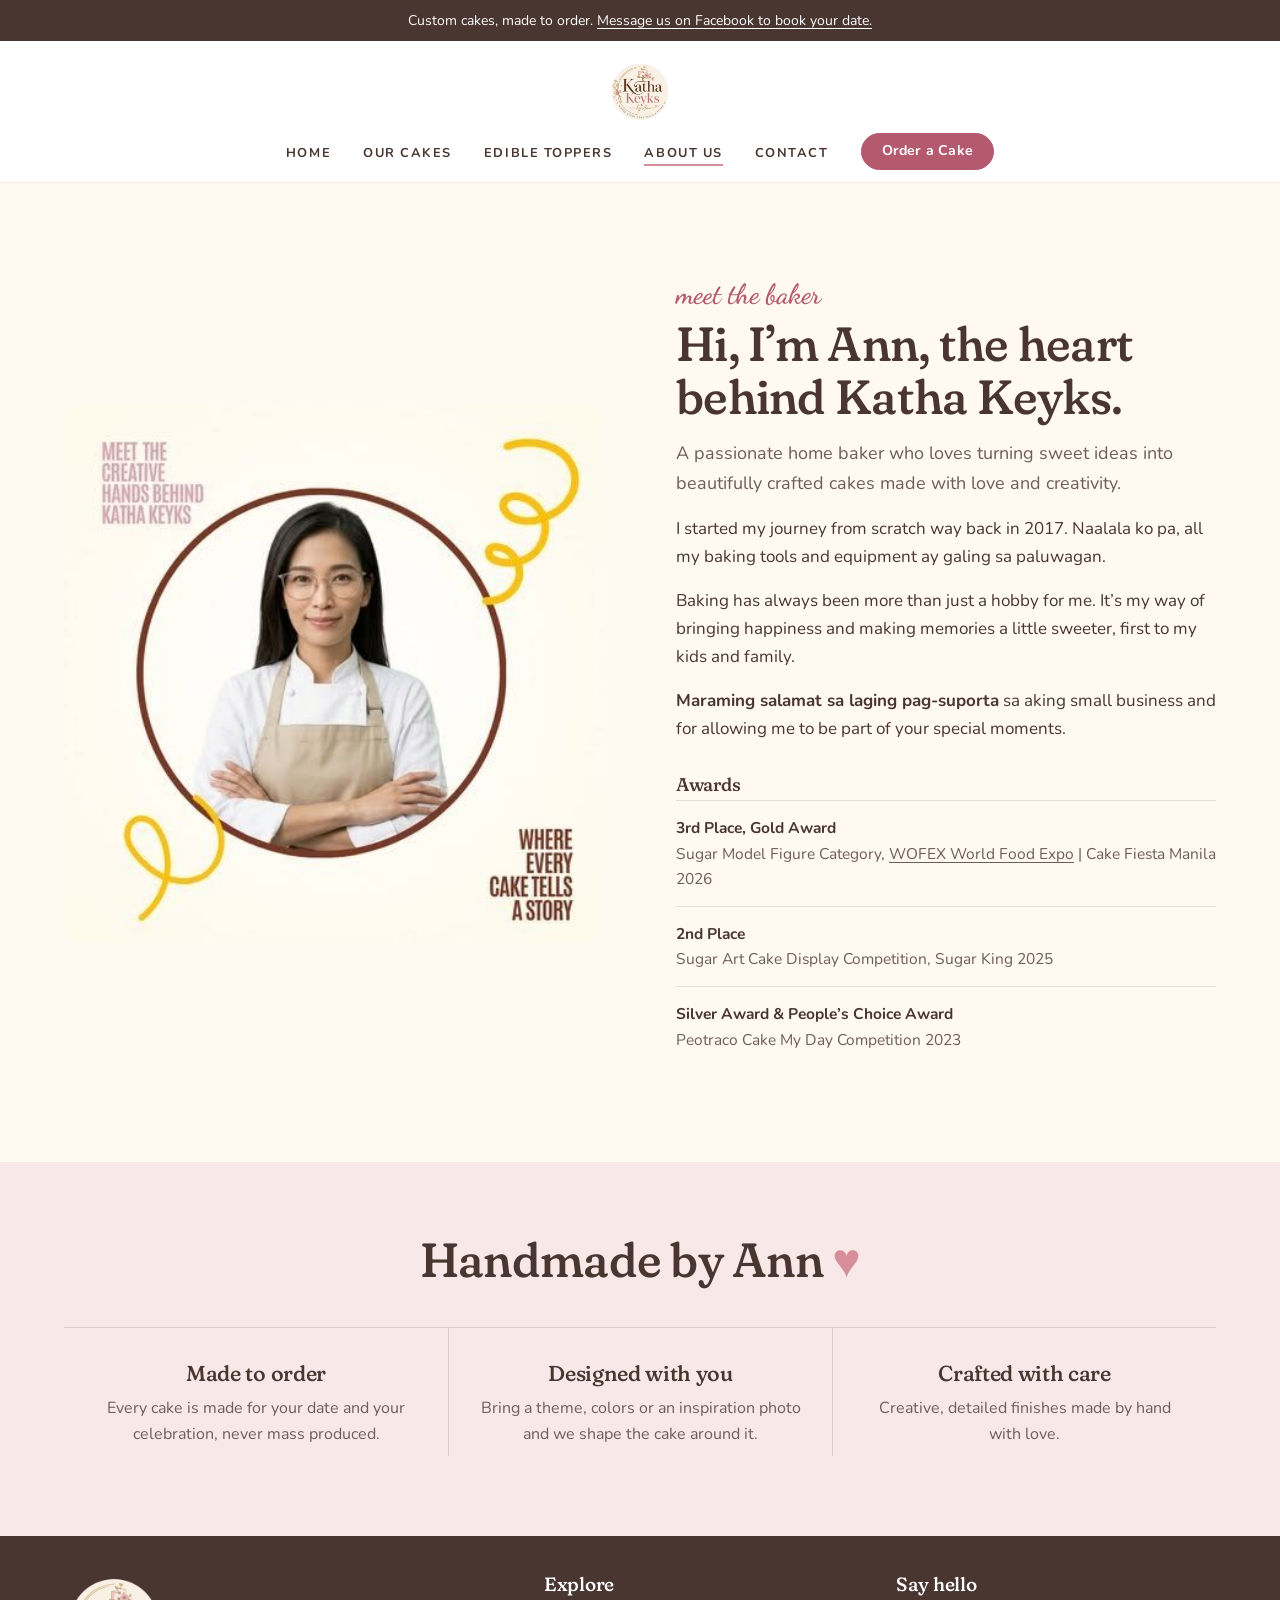
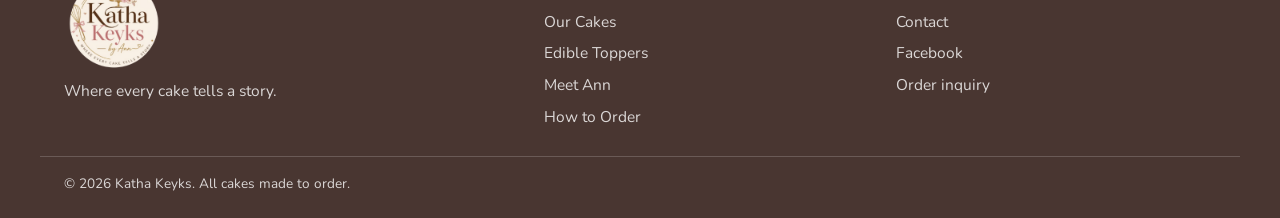
==== about.html @ 5a8b95b7 "Update about.html" ====
<!DOCTYPE html>
<html lang="en">
<head>
<meta charset="utf-8">
<meta name="viewport" content="width=device-width, initial-scale=1, viewport-fit=cover">
<title>Katha Keyks | About Us</title>
<meta name="description" content="Meet Ann, the home baker behind Katha Keyks, and see her cake awards.">
<meta property="og:title" content="Katha Keyks | About Us">
<meta property="og:description" content="Beautifully crafted cakes for life’s sweetest moments.">
<link rel="icon" type="image/png" href="images/favicon.png">
<link rel="apple-touch-icon" href="images/apple-touch-icon.png">
<link rel="preconnect" href="https://fonts.googleapis.com">
<link rel="preconnect" href="https://fonts.gstatic.com" crossorigin>
<link href="https://fonts.googleapis.com/css2?family=Dancing+Script:wght@600&family=Fraunces:opsz,wght,SOFT@9..144,400..600,0..100&family=Nunito:wght@400;600;700;800&display=swap" rel="stylesheet">
<link rel="stylesheet" href="styles.css">
</head>
<body>
<div class="announce">Custom cakes, made to order. <a href="https://www.facebook.com/cakeliciousph" target="_blank" rel="noopener">Message us on Facebook to book your date.</a></div>
<header>
  <nav class="wrap nav" aria-label="Main">
    <a href="index.html" class="logo" aria-label="Katha Keyks home"><img src="images/logo.png" alt="Katha Keyks by Ann" width="72" height="72"></a>
    <button class="burger" aria-expanded="false" aria-controls="menu" aria-label="Toggle menu"><span></span><span></span><span></span></button>
    <ul class="menu" id="menu"><li><a href="index.html">Home</a></li><li><a href="cakes.html">Our Cakes</a></li><li><a href="toppers.html">Edible Toppers</a></li><li><a href="about.html" aria-current="page">About Us</a></li><li><a href="contact.html">Contact</a></li><li><a class="btn btn-fill btn-sm" href="order.html">Order a Cake</a></li></ul>
  </nav>
</header>
<main>
<section class="about" id="about">
  <div class="wrap about-grid">
    <figure class="ph" data-slot="about" data-label="Ann, baker of Katha Keyks"></figure>
    <div>
      <span class="script">meet the baker</span>
      <h2>Hi, I’m Ann, the heart behind Katha Keyks.</h2>
      <p class="lede">A passionate home baker who loves turning sweet ideas into beautifully crafted cakes made with love and creativity.</p>
      <p>I started my journey from scratch way back in 2017. Naalala ko pa, all my baking tools and equipment ay galing sa paluwagan.</p>
      <p>Baking has always been more than just a hobby for me. It’s my way of bringing happiness and making memories a little sweeter, first to my kids and family.</p>
      <p><strong>Maraming salamat sa laging pag-suporta</strong> sa aking small business and for allowing me to be part of your special moments.</p>
      <h3 class="aw-title">Awards</h3>
      <ul class="awards">
        <li><strong>3rd Place, Gold Award</strong>Sugar Model Figure Category, <a href="https://www.facebook.com/WOFEX" target="_blank" rel="noopener">WOFEX World Food Expo</a> | Cake Fiesta Manila 2026</li>
        <li><strong>2nd Place</strong>Sugar Art Cake Display Competition, Sugar King 2025</li>
        <li><strong>Silver Award &amp; People’s Choice Award</strong>Peotraco Cake My Day Competition 2023</li>
      </ul>
    </div>
  </div>
</section><section class="why">
  <div class="wrap">
    <h2 class="why-h">Handmade by Ann <span style="color:var(--rose)">♥</span></h2>
    <div class="why-grid">
      <div class="why-item"><h3>Made to order</h3><p>Every cake is made for your date and your celebration, never mass produced.</p></div>
      <div class="why-item"><h3>Designed with you</h3><p>Bring a theme, colors or an inspiration photo and we shape the cake around it.</p></div>
      <div class="why-item"><h3>Crafted with care</h3><p>Creative, detailed finishes made by hand with love.</p></div>
    </div>
  </div>
</section>
</main>
<footer>
  <div class="wrap foot">
    <div><a href="index.html" class="logo logo-full" aria-label="Katha Keyks home"><img src="images/logo.png" alt="Katha Keyks" width="100" height="100"></a><p>Where every cake tells a story.</p></div>
    <div><h3>Explore</h3><a href="cakes.html">Our Cakes</a><a href="toppers.html">Edible Toppers</a><a href="about.html">Meet Ann</a><a href="order.html">How to Order</a></div>
    <div><h3>Say hello</h3><a href="contact.html">Contact</a><a href="https://www.facebook.com/cakeliciousph" target="_blank" rel="noopener">Facebook</a><a href="https://www.facebook.com/cakeliciousph" target="_blank" rel="noopener">Order inquiry</a></div>
  </div>
  <div class="wrap copy">© <span id="yr"></span> Katha Keyks. All cakes made to order.</div>
</footer>
<script src="main.js"></script>
</body>
</html>
---- styles.css ----
:root{
  /* Palette: Vanilla / Blush / Strawberry / Lavender / Cocoa */
  --cream:#FFF9F2;      /* main background */
  --blush:#F8E8E8;     /* alternate sections */
  --rose:#D78E9B;      /* strawberry pink: accents, underlines */
  --lav:#B9A5D3;       /* lavender: tiny decorative details */
  --cocoa:#493631;     /* headings, text, announcement bar, footer */
  --rose-warm:#C47785; /* hover and secondary accents */
  --white:#FFFFFF;     /* nav, cards, surfaces */
  --btn:#B4596E;       /* deeper strawberry so white button text passes contrast (4.5:1) */
  --btn-hover:#9C4A5E;
  --text-soft:#6E5D58;
  --line:rgba(73,54,49,.14);
  --serif:"Fraunces",Georgia,"Times New Roman",serif;
  --sans:"Nunito",system-ui,-apple-system,"Segoe UI",sans-serif;
  --script:"Dancing Script","Segoe Script",cursive;
  --r:22px; --wrap:1200px;
  box-sizing:border-box; padding-top:env(safe-area-inset-top,0px); padding-bottom:env(safe-area-inset-bottom,0px);
}
html{scroll-behavior:smooth;scroll-padding-top:84px}
*,*::before,*::after{box-sizing:border-box}
body{margin:0;background:var(--cream);color:var(--cocoa);font:400 1.0625rem/1.65 var(--sans);font-variation-settings:"SOFT" 100;-webkit-font-smoothing:antialiased;text-rendering:optimizeLegibility}
img{max-width:100%;display:block}
a{color:inherit}
::selection{background:var(--lav);color:var(--cocoa)}
:focus-visible{outline:2px solid var(--cocoa);outline-offset:3px;border-radius:6px}
.wrap{max-width:var(--wrap);margin:0 auto;padding:0 24px}
h1,h2,h3{font-family:var(--serif);font-weight:500;line-height:1.1;margin:0;letter-spacing:-.015em;text-wrap:balance}
h2{font-size:clamp(2rem,4vw,3rem)}
h3{font-size:1.35rem;line-height:1.25}
p{margin:0;text-wrap:pretty}
.script{display:block;font-family:var(--script);font-weight:600;font-size:1.75rem;color:var(--btn);line-height:1.1;margin-bottom:8px}
section{padding:96px 0}
.lede{color:var(--text-soft);font-size:1.125rem;max-width:52ch;margin-top:16px}

/* buttons */
.btn{display:inline-flex;align-items:center;justify-content:center;gap:8px;padding:13px 26px;border-radius:999px;font:700 .95rem/1.2 var(--sans);letter-spacing:.015em;text-decoration:none;border:1.5px solid var(--cocoa);cursor:pointer;transition:background .25s,color .25s,transform .25s,border-color .25s}
.btn-fill{background:var(--btn);border-color:var(--btn);color:var(--white)}
.btn-fill:hover{background:var(--btn-hover);border-color:var(--btn-hover);transform:translateY(-2px)}
.btn-line{background:transparent;color:var(--cocoa)}
.btn-line:hover{background:var(--cocoa);color:var(--cream);transform:translateY(-2px)}
.btn-sm{padding:9px 20px;font-size:.88rem}

/* nav */
.announce{background:var(--cocoa);color:var(--white);text-align:center;font-size:.875rem;padding:9px 16px;position:relative;z-index:21}
.announce a{text-decoration:underline;text-underline-offset:3px}
header{position:sticky;top:env(safe-area-inset-top,0px);z-index:20;background:rgba(255,255,255,.94);backdrop-filter:blur(10px);border-bottom:1px solid var(--blush)}
body::before{content:"";position:fixed;inset:0 0 auto;height:env(safe-area-inset-top,0px);background:var(--white);z-index:30}
.nav{display:flex;flex-direction:column;align-items:center;padding:18px 0 12px;gap:10px}
.logo{font-family:var(--serif);font-weight:600;font-size:2.2rem;letter-spacing:-.02em;text-decoration:none;line-height:1;color:var(--cocoa)}
.logo span{color:var(--rose-warm)}
.menu{display:flex;align-items:center;justify-content:center;gap:32px;list-style:none;margin:0;padding:0}
.menu a:not(.btn){text-decoration:none;font-weight:700;font-size:.8rem;letter-spacing:.12em;text-transform:uppercase;position:relative;transition:color .25s}
.menu a:not(.btn):hover{color:var(--rose-warm)}
.menu a:not(.btn)::after{content:"";position:absolute;left:0;right:0;bottom:-4px;height:1.5px;background:var(--rose);transform:scaleX(0);transition:transform .3s;transform-origin:left}
.menu a:not(.btn):hover::after{transform:scaleX(1)}
.burger{display:none;background:none;border:0;padding:8px;cursor:pointer;color:var(--cocoa)}
.burger span{display:block;width:24px;height:2px;background:currentColor;margin:5px 0;transition:transform .3s,opacity .3s}
.burger[aria-expanded=true] span:nth-child(1){transform:translateY(7px) rotate(45deg)}
.burger[aria-expanded=true] span:nth-child(2){opacity:0}
.burger[aria-expanded=true] span:nth-child(3){transform:translateY(-7px) rotate(-45deg)}

/* photo slots */
.ph{position:relative;overflow:hidden;border-radius:var(--r);background:var(--blush);margin:0}
.ph img{width:100%;height:100%;object-fit:cover;transition:transform .9s cubic-bezier(.2,.7,.2,1)}
.ph:hover img{transform:scale(1.04)}
.ph.empty{display:grid;place-items:center;text-align:center;padding:20px;background:var(--blush);color:var(--text-soft);border:1px dashed var(--rose);font-size:.85rem}
.ph.empty b{display:block;font:400 1.1rem var(--serif);color:var(--cocoa);margin-bottom:4px}

/* hero */
.hero{padding:44px 0 72px}
.hero-stack{display:grid;grid-template-columns:1.1fr .9fr;align-items:center;gap:72px}
.hero-kicker{font-weight:800;font-size:.8rem;letter-spacing:.16em;text-transform:uppercase;color:var(--btn);margin-bottom:16px}
.hero h1{font-size:clamp(2.4rem,5.2vw,4.2rem);line-height:1.05;margin:0 0 20px;max-width:15ch}
.hero .lede{margin:0;font-size:1.15rem}
.cta-row{display:flex;flex-wrap:wrap;gap:14px;margin-top:30px;justify-content:center}
.hero .cta-row{justify-content:flex-start}
.hero-art{position:relative;width:min(100%,440px);justify-self:center}
.hero-main{aspect-ratio:3/4}
.hero-sub{position:absolute;left:-56px;bottom:40px;width:40%;aspect-ratio:1;border:6px solid var(--cream);border-radius:var(--r)}

/* flavors + toppers */
.flavors{padding-bottom:0}
.head{display:flex;justify-content:space-between;align-items:flex-end;gap:24px;flex-wrap:wrap;margin-bottom:40px}
.fl-grid{display:grid;grid-template-columns:1fr 1fr;gap:24px}
.fl-card{background:var(--white);border-radius:var(--r);padding:32px}
.fl-card ul{list-style:none;margin:16px 0 0;padding:0}
.fl-card li{padding:11px 0;border-top:1px solid var(--line)}
.tag{display:inline-block;margin-left:8px;padding:2px 10px;border-radius:999px;background:var(--lav);color:var(--cocoa);font-size:.78rem;font-weight:700;vertical-align:middle}
.tp-grid{display:grid;grid-template-columns:1fr 1.2fr;gap:56px;align-items:center}
.tp-grid p+p{margin-top:14px}
.tp-photo{aspect-ratio:auto}
.tp-photo img{height:auto}
@media (max-width:960px){.fl-grid,.tp-grid{grid-template-columns:1fr}.rm-grid{grid-template-columns:repeat(2,1fr)}}
@media (max-width:560px){.rm-grid{grid-template-columns:1fr}.fl-card{padding:24px}}

/* gallery (bento) */
.gallery{background:var(--blush)}
.bento{display:grid;grid-template-columns:repeat(4,1fr);grid-auto-rows:176px;grid-auto-flow:dense;gap:16px}
.bento>*{min-width:0;min-height:0}
.bento .ph{cursor:zoom-in;display:block;width:100%;height:100%;border:0;padding:0}
.bento>:nth-child(1){grid-column:span 2;grid-row:span 3}
.bento>:nth-child(2){grid-column:span 2;grid-row:span 2}
.bento>:nth-child(3){grid-column:span 2;grid-row:span 1}
.bento>:nth-child(6){grid-column:span 2;grid-row:span 2}
.bento>:nth-child(4),.bento>:nth-child(5),.bento>:nth-child(n+7){grid-row:span 2}
.bento-cta{display:flex;flex-direction:column;justify-content:center;align-items:flex-start;gap:6px;padding:0 32px;border-radius:var(--r);background:var(--cocoa);color:var(--white);text-decoration:none;transition:background .25s,transform .25s}
.bento-cta:hover{background:#5B4640;transform:translateY(-2px)}
.bento-cta .script{color:#F2C9D1}
.bento-cta strong{font:500 1.4rem/1.2 var(--serif)}
@media (max-width:960px){.bento{grid-auto-rows:136px}}
@media (max-width:560px){.bento{grid-template-columns:repeat(2,1fr);grid-auto-rows:108px;gap:12px}.bento-cta{padding:0 20px}.bento-cta strong{font-size:1.1rem}}

/* about */
.about-grid{display:grid;grid-template-columns:1fr 1fr;gap:72px;align-items:center}
.about .ph{aspect-ratio:1}
.aw-title{margin:30px 0 4px;font-size:1.15rem}
.awards{list-style:none;margin:0;padding:0}
.awards li{padding:14px 0;border-top:1px solid var(--line);font-size:.97rem;color:var(--text-soft)}
.awards strong{display:block;color:var(--cocoa);font-weight:700}
.awards a{text-decoration:underline;text-underline-offset:3px}
.awards a:hover{color:var(--rose-warm)}
.about p+p{margin-top:16px}
.about .lede{max-width:none}

/* why (alternate blush band) */
.why{background:var(--blush);padding:72px 0 80px}
.why-h{text-align:center;margin-bottom:40px}
.why-grid{display:grid;grid-template-columns:repeat(3,1fr);gap:0;border-top:1px solid var(--line);text-align:center}
.why-item{padding:32px 28px 8px}
.why-item+.why-item{border-left:1px solid var(--line)}
.why-item p{color:var(--text-soft);font-size:1rem;margin-top:8px}

/* order */
.order{background:var(--blush);color:var(--cocoa)}
.order h2{max-width:14ch}
.steps{list-style:none;margin:48px 0 40px;padding:0;display:grid;grid-template-columns:repeat(4,1fr);gap:28px;counter-reset:s}
.steps li{counter-increment:s;border-top:1px solid rgba(73,54,49,.35);padding-top:18px;font-size:1.05rem}
.steps li::before{content:counter(s);display:block;font:500 2.2rem/1 var(--serif);color:var(--btn);margin-bottom:6px}
.remind{margin:0 0 40px;padding-top:36px;border-top:1px solid rgba(73,54,49,.35)}
.remind h3{margin-bottom:24px}
.rm-grid{display:grid;grid-template-columns:repeat(3,1fr);gap:16px}
.rm-grid>div{background:var(--white);border-radius:16px;padding:22px}
.rm-grid h4{margin:0 0 8px;font:800 1.02rem/1.3 var(--sans);color:var(--btn)}
.rm-grid p{font-size:.97rem;color:var(--text-soft)}

/* contact */
.contact-box{background:var(--white);border-radius:calc(var(--r) + 10px);padding:56px;display:grid;grid-template-columns:1.1fr 1fr;gap:48px;align-items:center}
.links{display:flex;flex-direction:column;gap:12px}
.links a{display:flex;justify-content:space-between;align-items:center;padding:16px 20px;border:1px solid var(--line);border-radius:14px;text-decoration:none;font-weight:600;transition:border-color .25s,background .25s}
.links a:hover{border-color:var(--rose);background:var(--blush)}
.links small{font-weight:400;color:var(--text-soft)}

/* footer */
footer{background:var(--cocoa);padding:36px 0 22px;font-size:.97rem;color:rgba(255,255,255,.8)}
.foot{display:grid;grid-template-columns:1.4fr 1fr 1fr;gap:32px}
.foot h3{font-size:1.2rem;color:var(--white);margin-bottom:10px}
.foot .logo{color:var(--white)}
.foot .logo span{color:#F2C9D1}
.foot a:not(.logo){display:block;text-decoration:none;padding:3px 0}
.foot a:not(.logo):hover{color:var(--white);text-decoration:underline}
.foot p{margin-top:10px}
footer :focus-visible{outline-color:var(--white)}
.copy{margin-top:24px;padding-top:16px;border-top:1px solid rgba(255,255,255,.18);font-size:.85rem}
@media (max-width:700px){.foot{grid-template-columns:1fr}}

/* lightbox */
dialog{border:0;background:transparent;padding:0;max-width:92vw;max-height:92vh;overflow:visible}
dialog::backdrop{background:rgba(73,54,49,.85)}
dialog img{max-height:86vh;max-width:92vw;border-radius:14px;object-fit:contain}
dialog button{position:absolute;top:-44px;right:0;background:var(--cream);border:0;border-radius:999px;width:36px;height:36px;font-size:1.2rem;cursor:pointer;color:var(--cocoa)}

/* one entrance moment: hero */
@keyframes rise{from{opacity:0;transform:translateY(18px)}to{opacity:1;transform:none}}
.hero-copy>*{animation:rise .9s both}
.hero-copy>*:nth-child(2){animation-delay:.1s}.hero-copy>*:nth-child(3){animation-delay:.2s}.hero-copy>*:nth-child(4){animation-delay:.3s}
.hero-art{animation:rise 1.1s .15s both}
@media (prefers-reduced-motion:reduce){*{animation:none!important;transition:none!important;scroll-behavior:auto!important}}

/* responsive */
@media (max-width:960px){
  .nav{flex-direction:row;justify-content:space-between;padding:0;height:68px}
  .logo{font-size:1.5rem}
  .why-grid{grid-template-columns:1fr}.why-item,.why-item+.why-item{border-left:0;padding:24px 0 8px}.why-item+.why-item{border-top:1px solid var(--line)}
  section{padding:72px 0}
  .why{padding:56px 0 64px}
  .about-grid,.contact-box{grid-template-columns:1fr}
  .hero-stack{grid-template-columns:1fr;gap:56px;text-align:center}
  .hero h1{margin:0 auto 18px;max-width:18ch}
  .hero .lede{margin:0 auto}
  .hero .cta-row{justify-content:center}
  .hero-art{width:min(100%,380px)}
  .hero-sub{left:-14px;bottom:-20px;width:38%}
  .steps{grid-template-columns:repeat(2,1fr)}
  .contact-box{padding:36px 24px}
  .burger{display:block}
  .menu{position:absolute;top:68px;left:0;right:0;flex-direction:column;align-items:stretch;gap:0;background:var(--white);padding:8px 24px 24px;border-bottom:1px solid var(--blush);display:none}
  .menu.open{display:flex}
  .menu li{padding:12px 0;border-bottom:1px solid var(--line)}
  .menu li:last-child{border:0;padding-top:20px}
}
@media (max-width:560px){
  .wrap{padding:0 18px}
  .why-grid,.steps{grid-template-columns:1fr}
  .why-item,.why-item+.why-item{padding:24px 0 8px;border-left:0}
  .why-item+.why-item{border-top:1px solid var(--line)}
  .hero-art{width:min(86%,340px)}
  .hero-sub{width:40%;left:-10px;bottom:-18px}
}

/* happy clients */
.clients-grid{display:grid;grid-template-columns:repeat(3,1fr);gap:24px;align-items:start}
.client{background:var(--white);border-radius:var(--r);padding:12px 12px 22px}
.client-ph{margin:0;border-radius:14px;overflow:hidden;background:var(--blush)}
.client-ph img{width:100%;height:auto}
.client-body{padding:18px 10px 0}
.client blockquote{margin:0 0 12px;font:500 1.2rem/1.45 var(--serif)}
.client-cap{color:var(--text-soft);font-size:.97rem}
.client-name{margin-top:6px;font-weight:700;font-size:.88rem;letter-spacing:.04em}
.client-link{display:inline-block;margin-top:10px;font-weight:700;font-size:.92rem;color:var(--btn);text-underline-offset:3px}
.client-link:hover{color:var(--btn-hover)}
.client-cta{display:flex;flex-direction:column;justify-content:center;align-items:flex-start;gap:12px;background:var(--blush);padding:36px 32px;min-height:300px;align-self:stretch;text-decoration:none}
.client-cta p{color:var(--text-soft);font-size:1rem}
@media (max-width:960px){.clients-grid{grid-template-columns:repeat(2,1fr)}}
@media (max-width:560px){.clients-grid{grid-template-columns:1fr}.client-cta{min-height:0}}

.menu a[aria-current=page]:not(.btn)::after{transform:scaleX(1)}

/* edible toppers note under bento */
.tp-note{max-width:62ch;margin:48px auto 0;text-align:center;color:var(--text-soft)}
.bento .ph.empty{cursor:default}

/* contact (dark, map + info) */
.cx{--maroon:#4A1D2A;background:var(--maroon);color:var(--white);padding:88px 0}
.cx-grid{display:grid;grid-template-columns:1fr 1.05fr;gap:64px;align-items:center}
.cx-map{border-radius:var(--r);overflow:hidden;aspect-ratio:1;max-height:520px;width:100%;background:var(--blush)}
.cx-map iframe{width:100%;height:100%;border:0;display:block}
.cx h2{color:var(--white);font-size:clamp(2.2rem,4.4vw,3.4rem);max-width:13ch;margin-bottom:40px}
.cx-info{display:grid;grid-template-columns:1fr 1fr;gap:34px 28px}
.cx-item h3{display:flex;align-items:center;gap:10px;margin:0 0 8px;font:600 1.8rem/1 var(--script);letter-spacing:0;color:#F2C9D1}
.cx-item h3 svg{width:22px;height:22px;flex:none;fill:none;stroke:#F2C9D1;stroke-width:1.6;stroke-linecap:round;stroke-linejoin:round}
.cx-item p,.cx-item p a{font-size:1rem;color:rgba(255,255,255,.85);text-decoration:none}
.cx-item p a:hover{color:var(--white);text-decoration:underline}
.cx-social{display:flex;gap:12px;margin-top:4px}
.cx-social a{width:40px;height:40px;border-radius:50%;border:1.5px solid #F2C9D1;display:grid;place-items:center;transition:background .25s}
.cx-social a:hover{background:rgba(255,255,255,.14)}
.cx-social svg{width:18px;height:18px;fill:#F2C9D1}
.cx .cta-row{justify-content:flex-start;margin-top:40px}
.cx :focus-visible{outline-color:var(--white)}
@media (max-width:960px){.cx{padding:64px 0}.cx-grid{grid-template-columns:1fr;gap:40px}.cx-map{aspect-ratio:4/3;max-height:none}}
@media (max-width:560px){.cx-info{grid-template-columns:1fr}}

/* small-screen type */
@media (max-width:560px){
  body{font-size:1rem}
  .script{font-size:1.55rem}
  .lede,.hero .lede{font-size:1.05rem}
  .hero h1{font-size:2.4rem}
}

/* hero: falling sprinkles + floating photos */
.hero{position:relative;overflow:clip}
.hero>.wrap{position:relative;z-index:1}
.sprinkles{position:absolute;inset:0;z-index:0;pointer-events:none}
.sprinkles span{position:absolute;top:-24px;opacity:0;border-radius:4px;animation:sprinkle linear infinite;will-change:transform,opacity}
.sprinkles .dot{width:11px;height:11px;border-radius:50%}
.sprinkles .bar{width:6px;height:20px;border-radius:3px}
@keyframes sprinkle{
  0%{opacity:0;transform:translate3d(0,0,0) rotate(0)}
  10%{opacity:.95}
  85%{opacity:.95}
  100%{opacity:0;transform:translate3d(var(--dx),var(--fall),0) rotate(var(--rot))}
}
@keyframes float{from{transform:translateY(0)}to{transform:translateY(-12px)}}
.hero-main{animation:float 7s 1.2s ease-in-out infinite alternate;transition:rotate .6s cubic-bezier(.2,.7,.2,1)}
.hero-sub{animation:float 8s 1.6s ease-in-out infinite alternate-reverse;transition:rotate .6s cubic-bezier(.2,.7,.2,1)}
.hero-main:hover{rotate:-1.5deg}
.hero-sub:hover{rotate:2.5deg}
@media (prefers-reduced-motion:reduce){.sprinkles{display:none}}

/* logo image (header + footer) */
.logo img{width:auto;height:64px}
.logo-full{display:block;width:fit-content}
.foot .logo img{width:100px;height:100px}
.foot .logo-full+p{margin-top:6px}
@media (max-width:960px){.logo img{height:52px}}
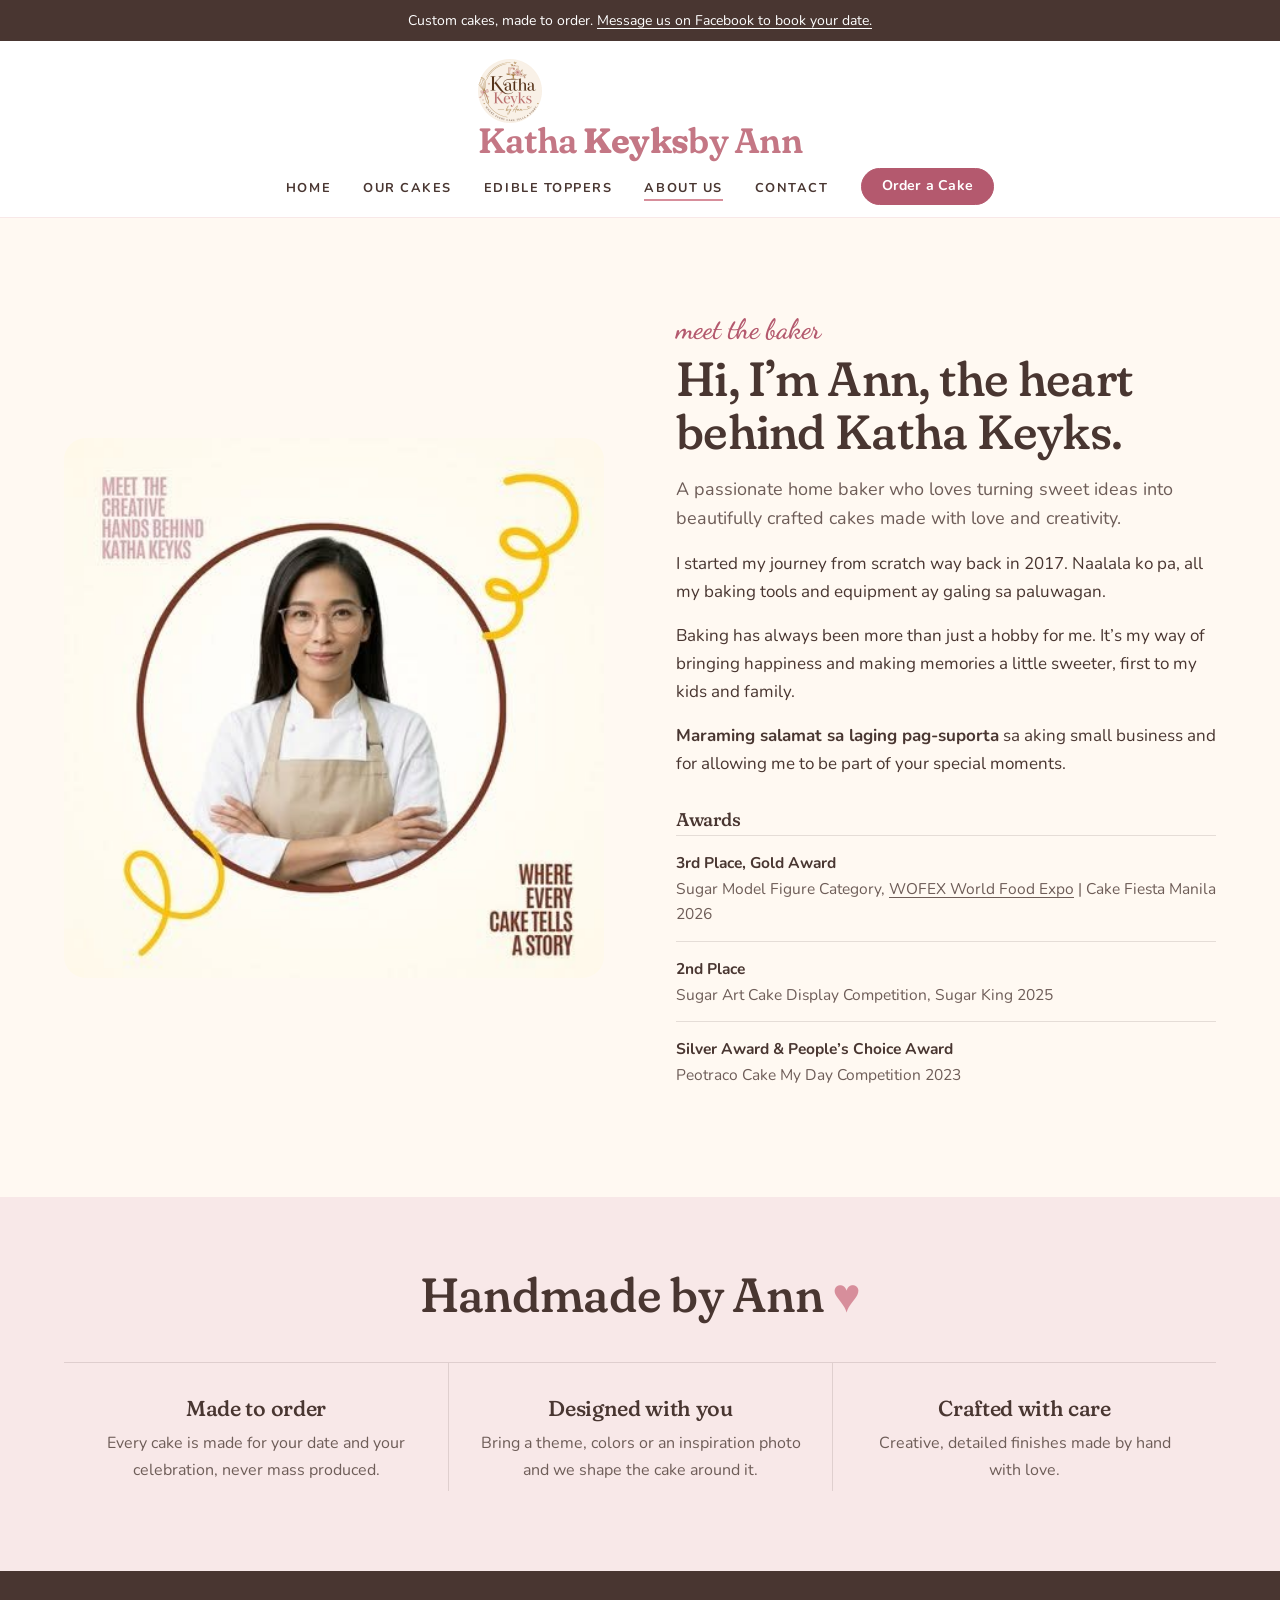
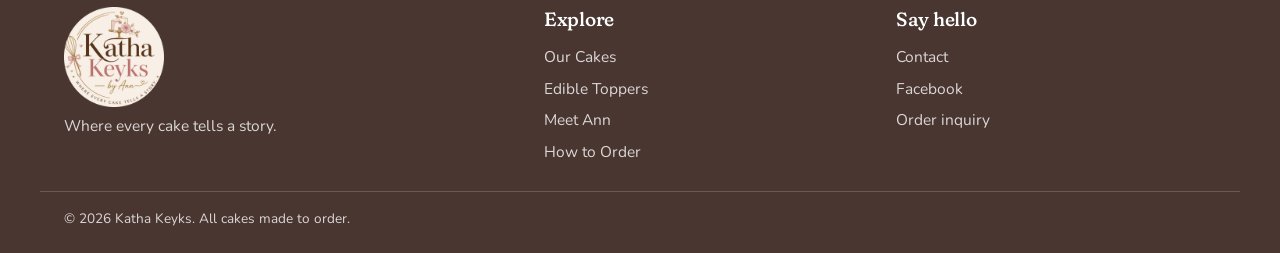
==== commit 352e171e: "Update about.html" ====
--- a/about.html
+++ b/about.html
@@ -18,7 +18,7 @@
 <div class="announce">Custom cakes, made to order. <a href="https://www.facebook.com/cakeliciousph" target="_blank" rel="noopener">Message us on Facebook to book your date.</a></div>
 <header>
   <nav class="wrap nav" aria-label="Main">
-    <a href="index.html" class="logo" aria-label="Katha Keyks home"><img src="images/logo.png" alt="Katha Keyks by Ann" width="72" height="72"></a>
+    <a href="index.html" class="logo brand-link" aria-label="Katha Keyks home"><img src="images/logo.png" alt="" width="72" height="72"><span class="brand" aria-hidden="true"><span class="brand-name">Katha <b>Keyks</b></span><span class="brand-by">by Ann</span></span></a>
     <button class="burger" aria-expanded="false" aria-controls="menu" aria-label="Toggle menu"><span></span><span></span><span></span></button>
     <ul class="menu" id="menu"><li><a href="index.html">Home</a></li><li><a href="cakes.html">Our Cakes</a></li><li><a href="toppers.html">Edible Toppers</a></li><li><a href="about.html" aria-current="page">About Us</a></li><li><a href="contact.html">Contact</a></li><li><a class="btn btn-fill btn-sm" href="order.html">Order a Cake</a></li></ul>
   </nav>
--- a/styles.css
+++ b/styles.css
@@ -284,3 +284,32 @@
 .foot .logo img{width:100px;height:100px}
 .foot .logo-full+p{margin-top:6px}
 @media (max-width:960px){.logo img{height:52px}}
+
+/* edible topper cards (photo, description, CTA) */
+.tp-grid{display:grid;grid-template-columns:repeat(3,1fr);gap:24px}
+.tp-card{display:flex;flex-direction:column;background:var(--white);border-radius:var(--r);overflow:hidden;box-shadow:0 1px 0 var(--line)}
+.tp-card .tp-ph{width:100%;aspect-ratio:1;border:0;padding:0;border-radius:0;cursor:zoom-in;display:block}
+.tp-card .tp-ph.empty{cursor:default}
+.tp-body{display:flex;flex-direction:column;align-items:flex-start;gap:8px;padding:20px 22px 24px;flex:1}
+.tp-tag{font:800 .72rem/1 var(--sans);letter-spacing:.12em;text-transform:uppercase;color:var(--btn)}
+.tp-body p{color:var(--text-soft);font-size:.98rem;flex:1}
+.tp-btn{margin-top:8px}
+.tp-cta{min-height:260px;padding:32px;align-self:stretch}
+dialog.lb-has-cap img{max-height:74vh}
+dialog .lb-cap{position:absolute;left:0;right:0;top:100%;margin-top:12px;color:var(--cream);text-align:center;font-size:.95rem;line-height:1.5}
+@media (max-width:960px){.tp-grid{grid-template-columns:repeat(2,1fr);gap:18px}}
+@media (max-width:560px){.tp-grid{grid-template-columns:1fr}.tp-cta{min-height:0;padding:28px 24px}}
+
+
+/* our cakes cards (cakes.html) */
+.cake-grid,#cake-grid{display:grid;grid-template-columns:repeat(3,1fr);gap:24px}
+.cake-card{display:flex;flex-direction:column;background:var(--white);border-radius:var(--r);overflow:hidden;box-shadow:0 1px 0 var(--line)}
+.cake-card .cake-ph{width:100%;aspect-ratio:4/5;border:0;padding:0;border-radius:0;cursor:zoom-in;display:block}
+.cake-card .cake-ph.empty{cursor:default}
+.cake-body{display:flex;flex-direction:column;align-items:flex-start;gap:8px;padding:20px 22px 24px;flex:1}
+.cake-tag{font:800 .72rem/1 var(--sans);letter-spacing:.12em;text-transform:uppercase;color:var(--btn)}
+.cake-body p{color:var(--text-soft);font-size:.98rem;flex:1}
+.cake-btn{margin-top:8px}
+.cake-cta{min-height:260px;padding:32px;align-self:stretch}
+@media (max-width:960px){.cake-grid,#cake-grid{grid-template-columns:repeat(2,1fr);gap:18px}}
+@media (max-width:560px){.cake-grid,#cake-grid{grid-template-columns:1fr}.cake-cta{min-height:0;padding:28px 24px}}
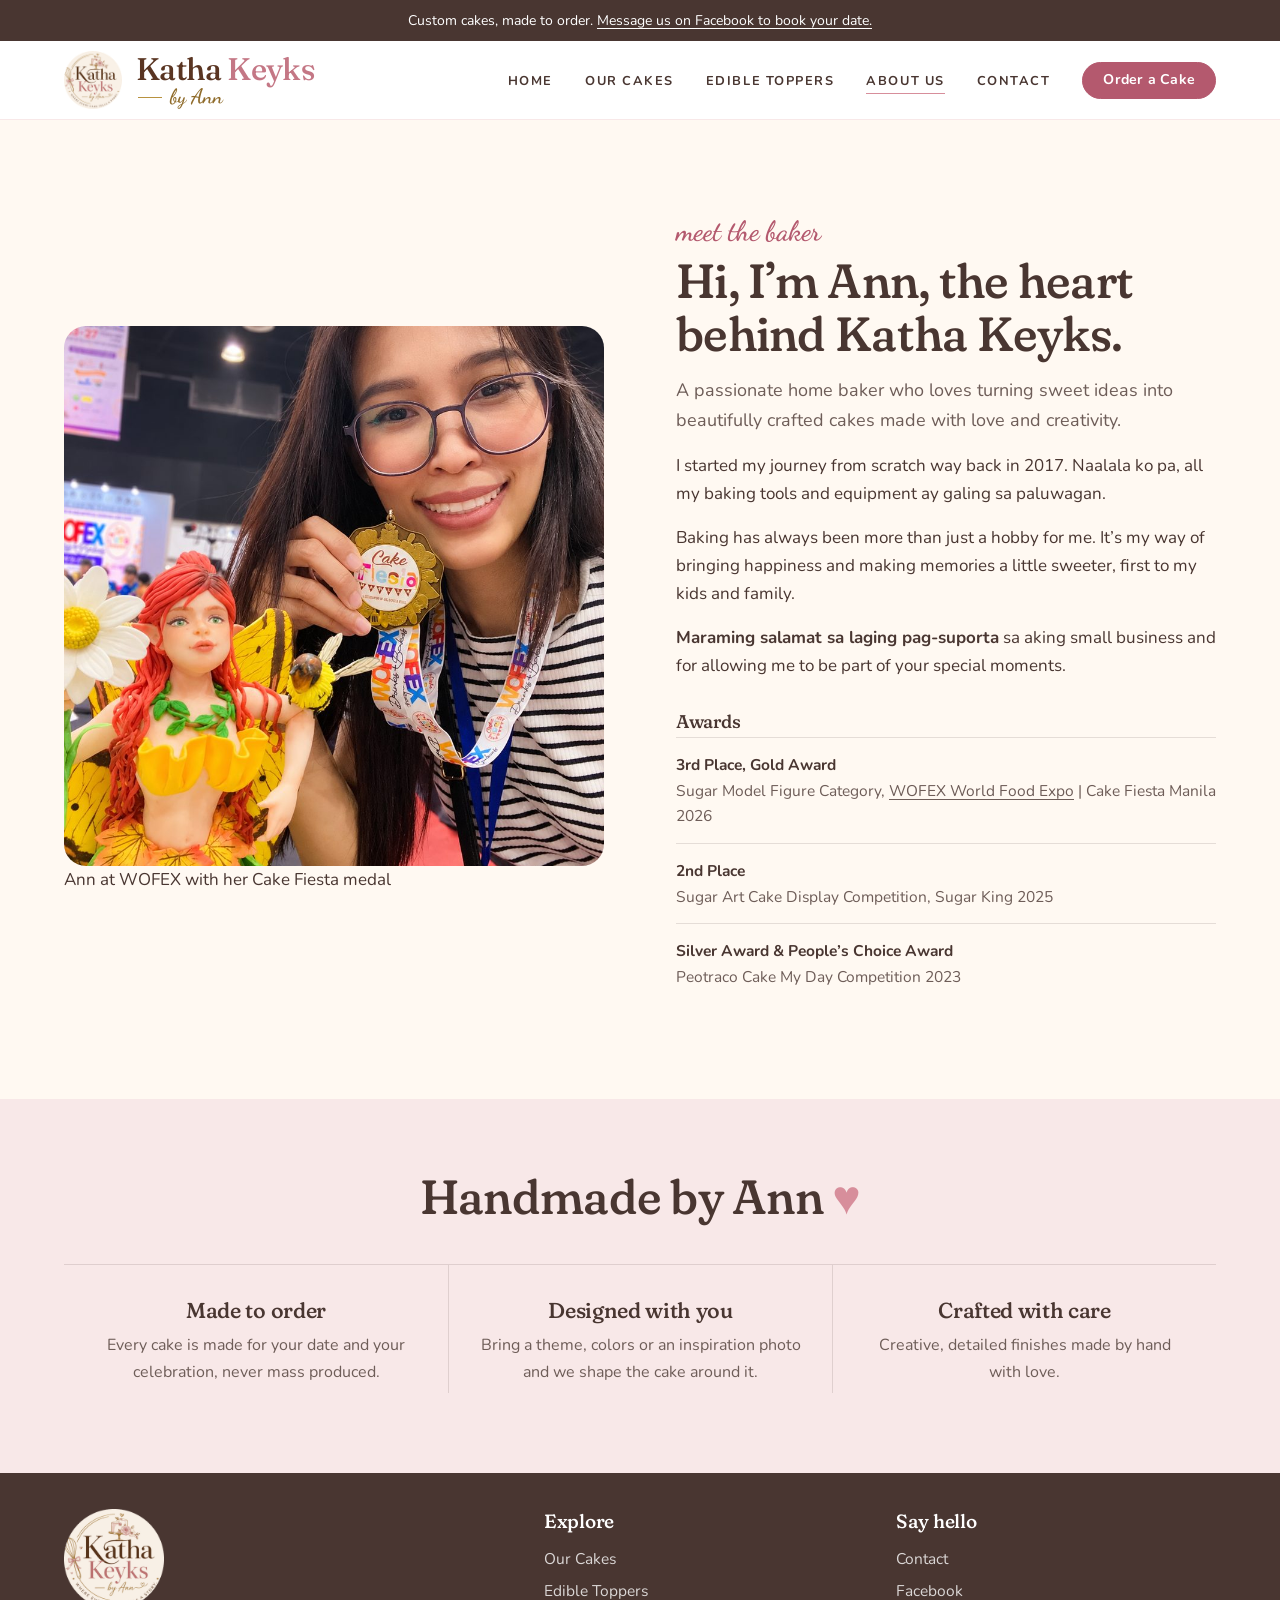
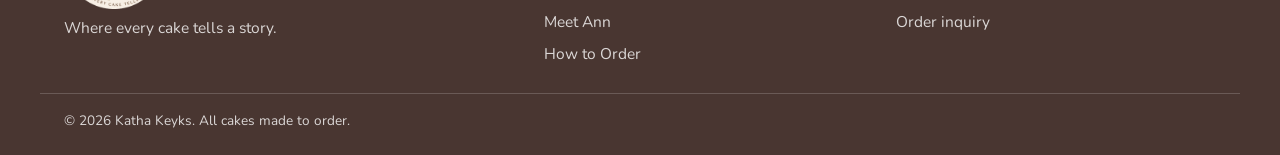
==== commit 702e1699: "Update about.html" ====
--- a/about.html
+++ b/about.html
@@ -26,7 +26,10 @@
 <main>
 <section class="about" id="about">
   <div class="wrap about-grid">
-    <figure class="ph" data-slot="about" data-label="Ann, baker of Katha Keyks"></figure>
+    <div class="about-photo">
+      <figure class="ph" data-slot="about" data-label="Ann smiling and holding her Cake Fiesta medal beside a handmade sugar fairy figure"></figure>
+      <p class="ph-badge">Ann at WOFEX with her Cake Fiesta medal</p>
+    </div>
     <div>
       <span class="script">meet the baker</span>
       <h2>Hi, I’m Ann, the heart behind Katha Keyks.</h2>
--- a/styles.css
+++ b/styles.css
@@ -46,7 +46,7 @@
 .announce a{text-decoration:underline;text-underline-offset:3px}
 header{position:sticky;top:env(safe-area-inset-top,0px);z-index:20;background:rgba(255,255,255,.94);backdrop-filter:blur(10px);border-bottom:1px solid var(--blush)}
 body::before{content:"";position:fixed;inset:0 0 auto;height:env(safe-area-inset-top,0px);background:var(--white);z-index:30}
-.nav{display:flex;flex-direction:column;align-items:center;padding:18px 0 12px;gap:10px}
+.nav{display:flex;align-items:center;justify-content:space-between;padding:10px 24px;gap:24px}
 .logo{font-family:var(--serif);font-weight:600;font-size:2.2rem;letter-spacing:-.02em;text-decoration:none;line-height:1;color:var(--cocoa)}
 .logo span{color:var(--rose-warm)}
 .menu{display:flex;align-items:center;justify-content:center;gap:32px;list-style:none;margin:0;padding:0}
@@ -168,7 +168,7 @@
 dialog{border:0;background:transparent;padding:0;max-width:92vw;max-height:92vh;overflow:visible}
 dialog::backdrop{background:rgba(73,54,49,.85)}
 dialog img{max-height:86vh;max-width:92vw;border-radius:14px;object-fit:contain}
-dialog button{position:absolute;top:-44px;right:0;background:var(--cream);border:0;border-radius:999px;width:36px;height:36px;font-size:1.2rem;cursor:pointer;color:var(--cocoa)}
+#lb>button{position:absolute;top:-44px;right:0;background:var(--cream);border:0;border-radius:999px;width:36px;height:36px;font-size:1.2rem;cursor:pointer;color:var(--cocoa)}
 
 /* one entrance moment: hero */
 @keyframes rise{from{opacity:0;transform:translateY(18px)}to{opacity:1;transform:none}}
@@ -179,7 +179,7 @@
 
 /* responsive */
 @media (max-width:960px){
-  .nav{flex-direction:row;justify-content:space-between;padding:0;height:68px}
+  .nav{flex-direction:row;justify-content:space-between;padding:0 24px;height:68px}
   .logo{font-size:1.5rem}
   .why-grid{grid-template-columns:1fr}.why-item,.why-item+.why-item{border-left:0;padding:24px 0 8px}.why-item+.why-item{border-top:1px solid var(--line)}
   section{padding:72px 0}
@@ -313,3 +313,15 @@
 .cake-cta{min-height:260px;padding:32px;align-self:stretch}
 @media (max-width:960px){.cake-grid,#cake-grid{grid-template-columns:repeat(2,1fr);gap:18px}}
 @media (max-width:560px){.cake-grid,#cake-grid{grid-template-columns:1fr}.cake-cta{min-height:0;padding:28px 24px}}
+
+/* header brand: logo + stylized wordmark */
+.brand-link{display:flex;align-items:center;gap:14px;flex:none}
+.logo.brand-link img{height:58px}
+.brand-link .brand{display:flex;flex-direction:column;gap:3px}
+.brand-link .brand-name{font:500 1.95rem/1 var(--serif);letter-spacing:-.02em;color:#5A3522}
+.brand-link .brand-name b{font-weight:500;color:var(--rose-warm)}
+.brand-link .brand-by{display:flex;align-items:center;gap:8px;font:600 1.3rem/1 var(--script);letter-spacing:0;color:#8F6B2A;padding-left:2px}
+.brand-link .brand-by::before{content:"";width:24px;height:1px;background:#B8923F}
+@media (min-width:961px) and (max-width:1120px){.menu{gap:20px}.brand-link .brand-name{font-size:1.65rem}}
+@media (max-width:960px){.logo.brand-link img{height:48px}.brand-link{gap:10px}.brand-link .brand-name{font-size:1.45rem}.brand-link .brand-by{font-size:1.1rem}.brand-link .brand-by::before{width:16px}}
+@media (max-width:380px){.brand-link .brand-by{display:none}.brand-link .brand-name{font-size:1.3rem}}
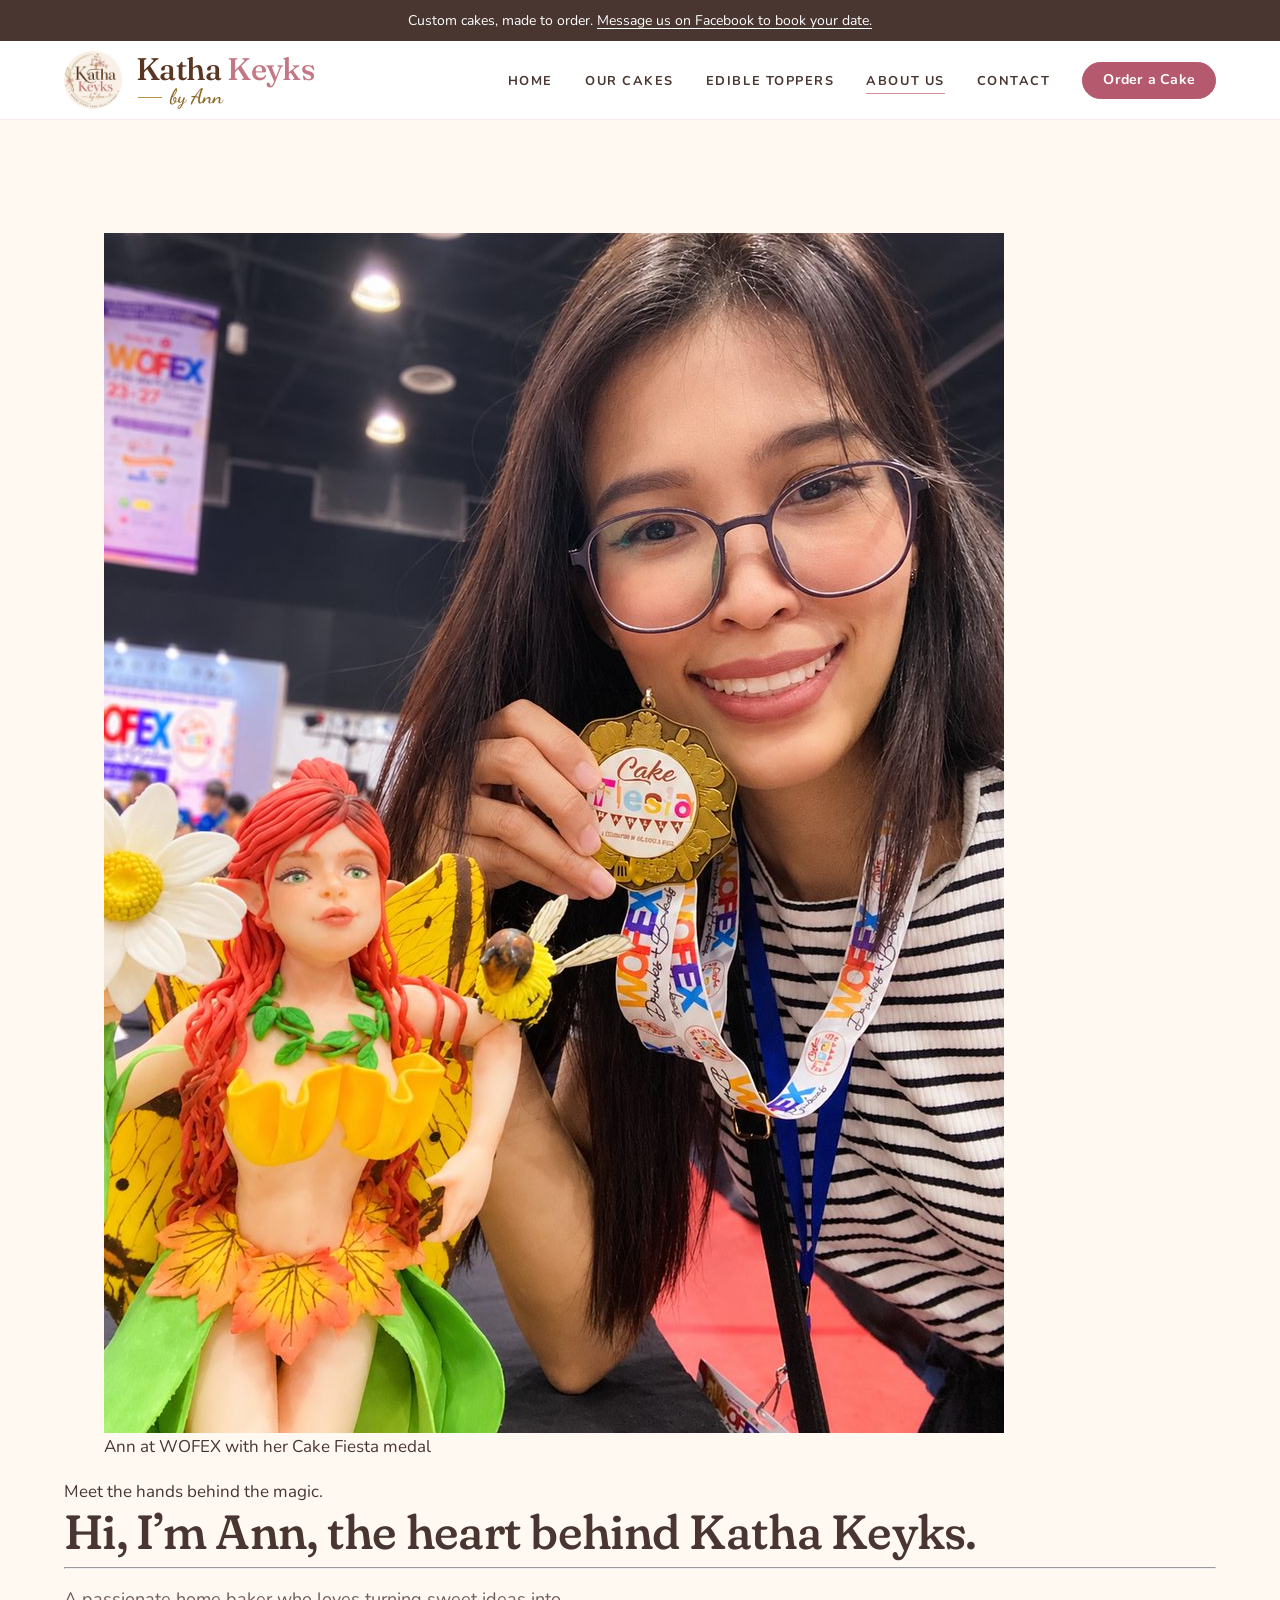
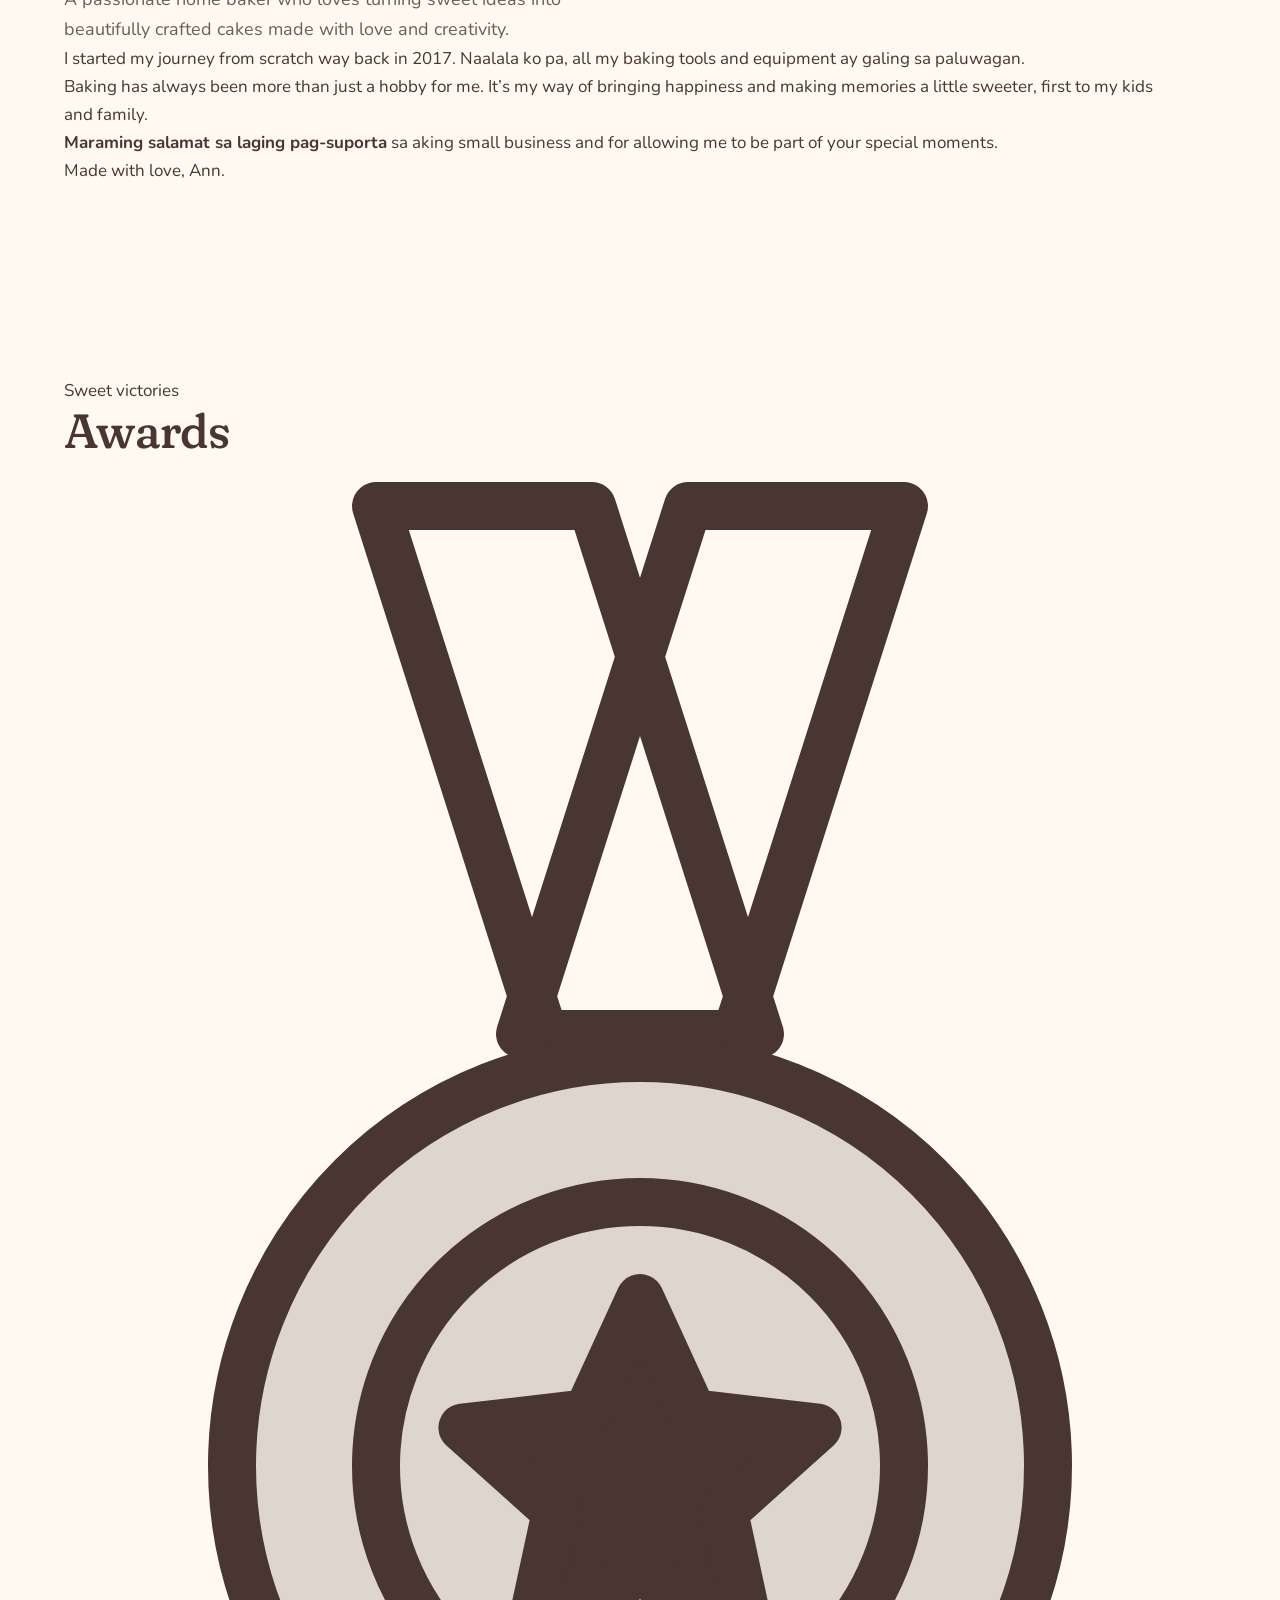
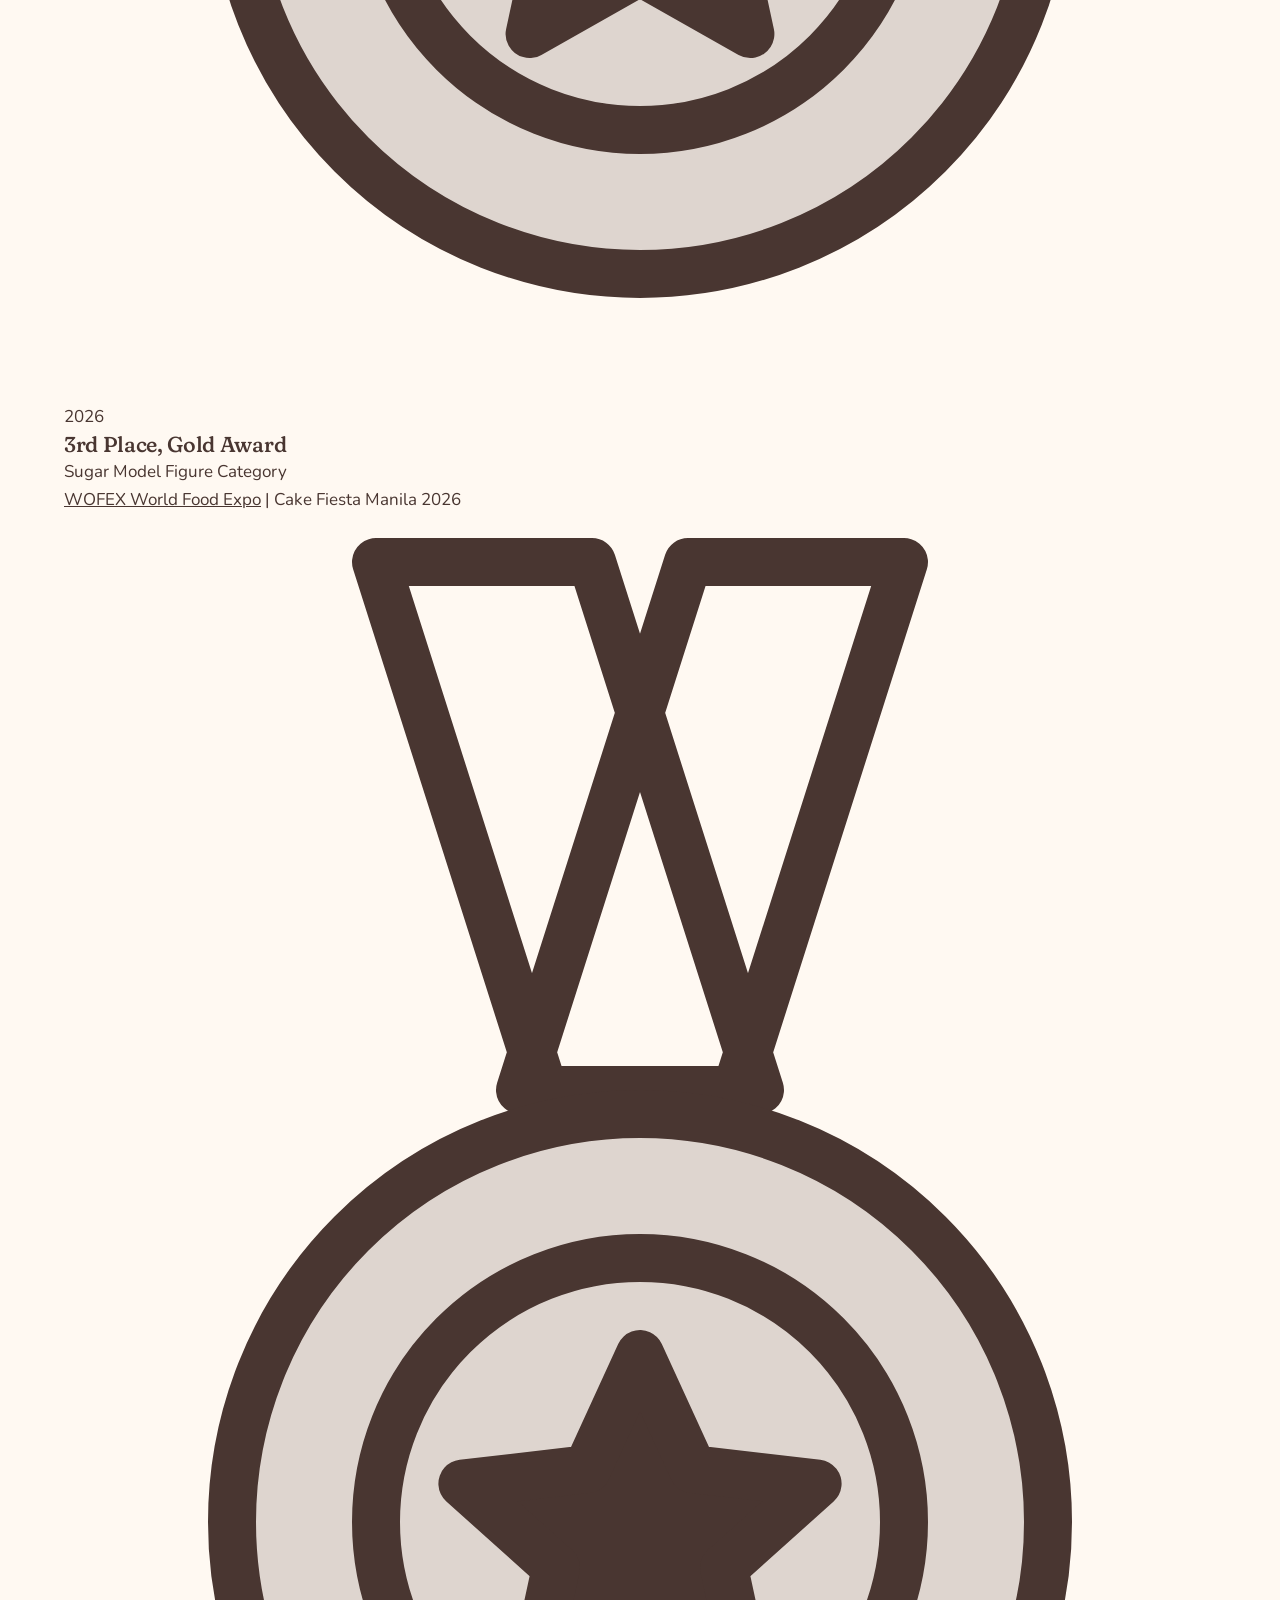
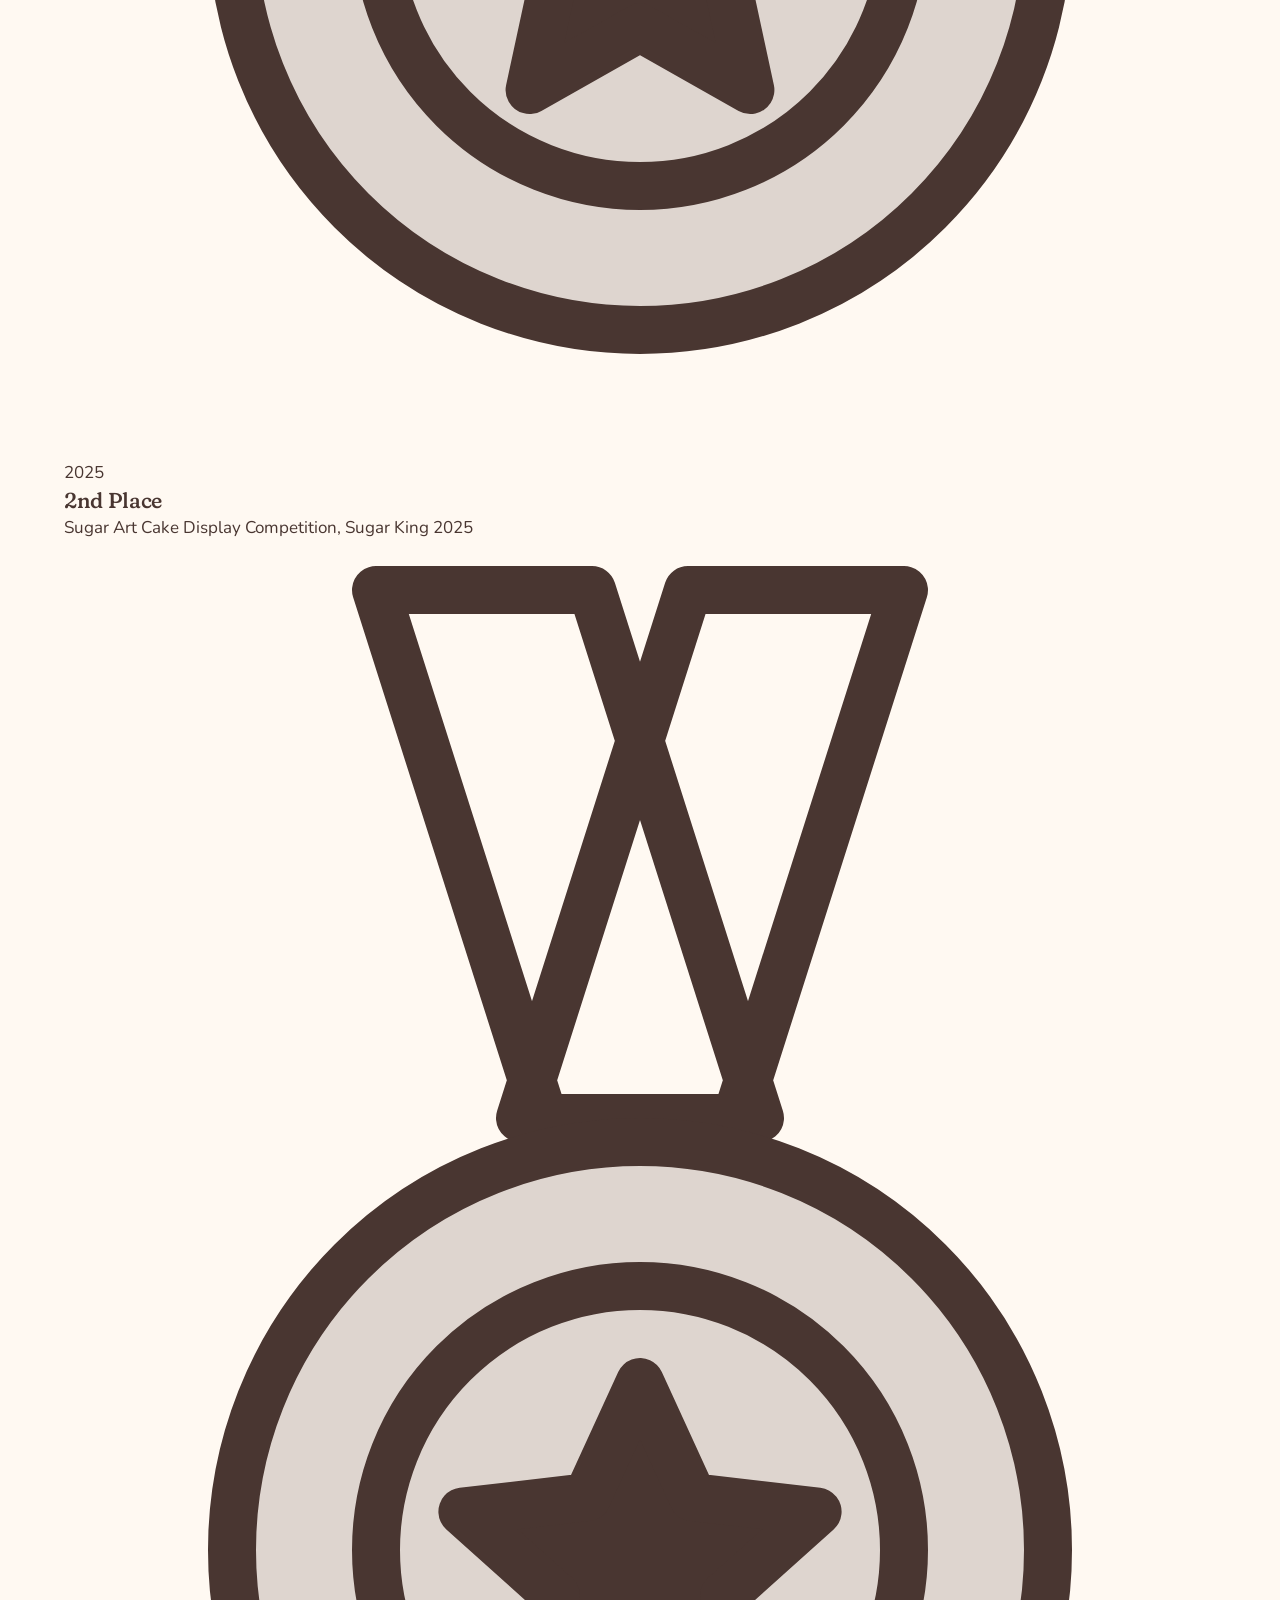
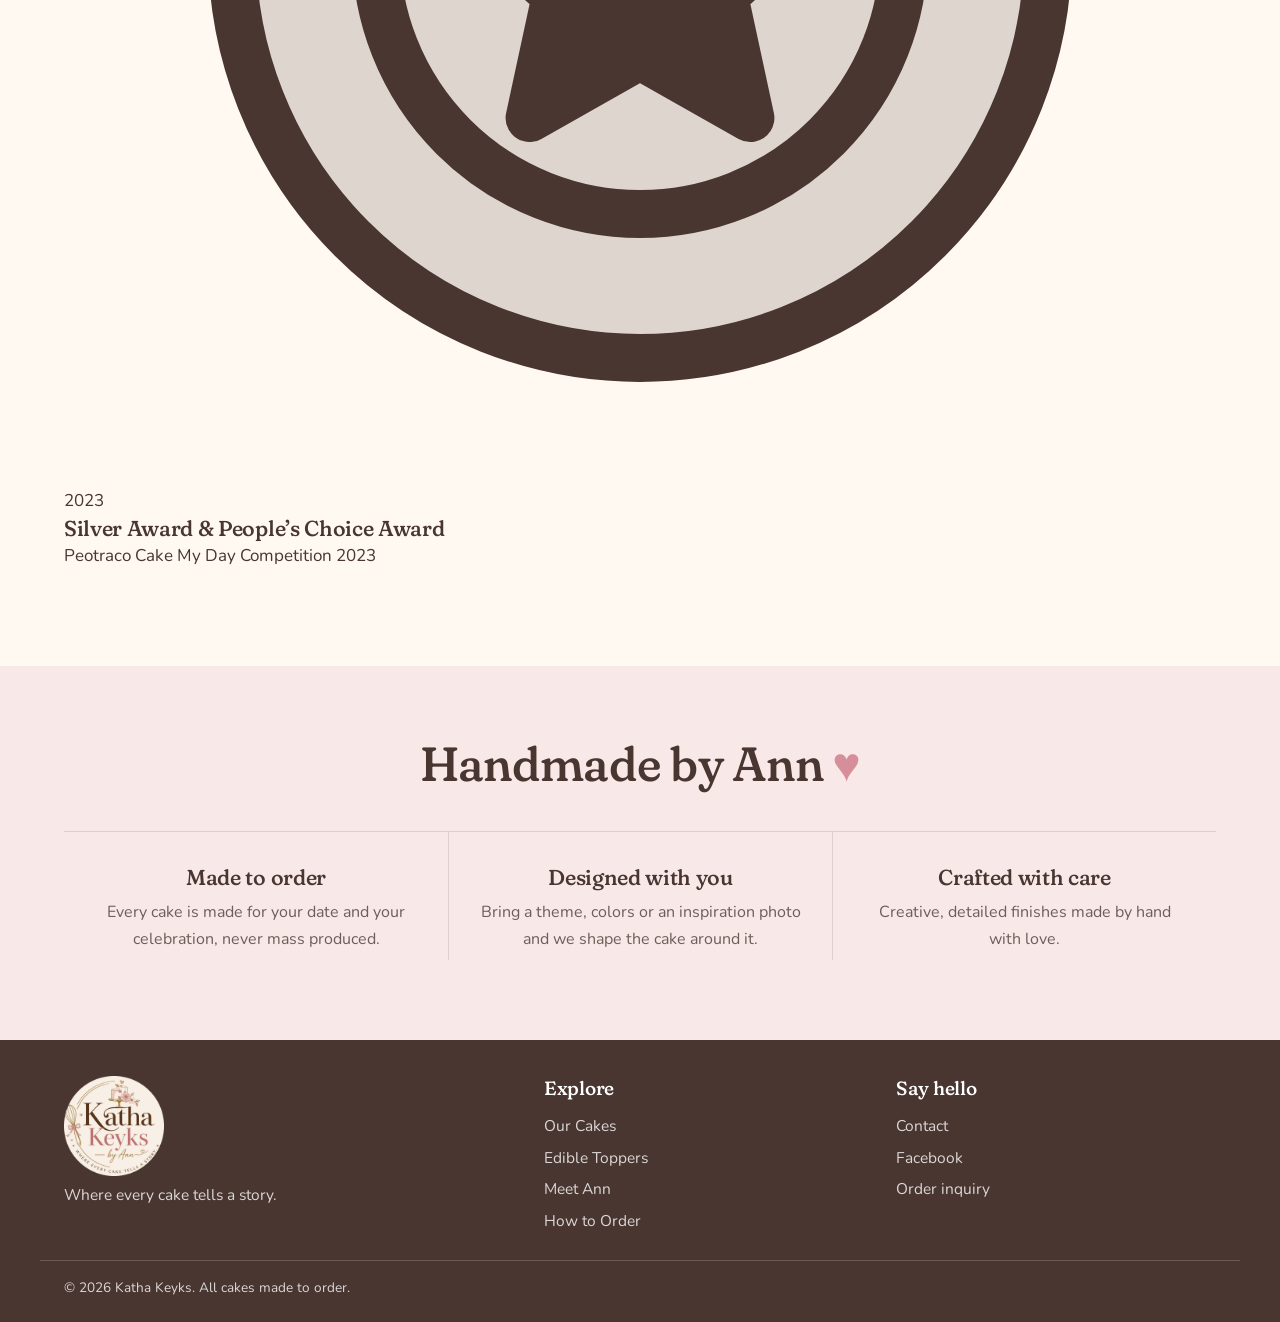
==== commit 67d73acf: "Update about.html" ====
--- a/about.html
+++ b/about.html
@@ -24,28 +24,59 @@
   </nav>
 </header>
 <main>
-<section class="about" id="about">
-  <div class="wrap about-grid">
-    <div class="about-photo">
-      <figure class="ph" data-slot="about" data-label="Ann smiling and holding her Cake Fiesta medal beside a handmade sugar fairy figure"></figure>
-      <p class="ph-badge">Ann at WOFEX with her Cake Fiesta medal</p>
-    </div>
-    <div>
-      <span class="script">meet the baker</span>
-      <h2>Hi, I’m Ann, the heart behind Katha Keyks.</h2>
+<section class="ab" id="about" aria-labelledby="about-title">
+  <div class="wrap ab-grid">
+    <figure class="ab-photo">
+      <div class="ab-frame">
+        <img src="images/about.jpg" width="900" height="1200" alt="Ann smiling and holding her Cake Fiesta medal beside a handmade sugar fairy figure" fetchpriority="high">
+        <figcaption>Ann at WOFEX with her Cake Fiesta medal</figcaption>
+      </div>
+    </figure>
+    <div class="ab-copy">
+      <span class="ab-script">Meet the hands behind the magic.</span>
+      <h2 id="about-title">Hi, I’m Ann, the heart behind Katha Keyks.</h2>
+      <hr class="ab-rule">
       <p class="lede">A passionate home baker who loves turning sweet ideas into beautifully crafted cakes made with love and creativity.</p>
-      <p>I started my journey from scratch way back in 2017. Naalala ko pa, all my baking tools and equipment ay galing sa paluwagan.</p>
-      <p>Baking has always been more than just a hobby for me. It’s my way of bringing happiness and making memories a little sweeter, first to my kids and family.</p>
-      <p><strong>Maraming salamat sa laging pag-suporta</strong> sa aking small business and for allowing me to be part of your special moments.</p>
-      <h3 class="aw-title">Awards</h3>
-      <ul class="awards">
-        <li><strong>3rd Place, Gold Award</strong>Sugar Model Figure Category, <a href="https://www.facebook.com/WOFEX" target="_blank" rel="noopener">WOFEX World Food Expo</a> | Cake Fiesta Manila 2026</li>
-        <li><strong>2nd Place</strong>Sugar Art Cake Display Competition, Sugar King 2025</li>
-        <li><strong>Silver Award &amp; People’s Choice Award</strong>Peotraco Cake My Day Competition 2023</li>
-      </ul>
+      <div class="ab-story">
+        <p>I started my journey from scratch way back in 2017. Naalala ko pa, all my baking tools and equipment ay galing sa paluwagan.</p>
+        <p>Baking has always been more than just a hobby for me. It’s my way of bringing happiness and making memories a little sweeter, first to my kids and family.</p>
+        <p><strong>Maraming salamat sa laging pag-suporta</strong> sa aking small business and for allowing me to be part of your special moments.</p>
+      </div>
+      <p class="ab-sign" aria-label="Made with love, Ann."><span>Made with love, Ann.</span></p>
     </div>
   </div>
-</section><section class="why">
+</section>
+
+<section class="aw" id="awards" aria-labelledby="awards-title">
+  <div class="wrap">
+    <div class="aw-head">
+      <span class="ab-script">Sweet victories</span>
+      <h2 id="awards-title">Awards</h2>
+    </div>
+    <div class="aw-grid">
+      <article class="aw-card aw-feature">
+        <svg class="aw-medal" viewBox="0 0 48 64" fill="none" stroke="currentColor" stroke-width="2" stroke-linejoin="round" aria-hidden="true"><path d="M13 2h9l7 22h-9zM35 2h-9l-7 22h9z"/><circle cx="24" cy="42" r="17" fill="currentColor" fill-opacity=".18"/><circle cx="24" cy="42" r="11"/><path d="m24 35 2.2 4.8 5.2.6-3.9 3.5 1.1 5.1-4.6-2.6-4.6 2.6 1.1-5.1-3.9-3.5 5.2-.6z" fill="currentColor"/></svg>
+        <span class="aw-year">2026</span>
+        <h3>3rd Place, Gold Award</h3>
+        <p class="aw-cat">Sugar Model Figure Category</p>
+        <p class="aw-event"><a href="https://www.facebook.com/WOFEX" target="_blank" rel="noopener">WOFEX World Food Expo</a> | Cake Fiesta Manila 2026</p>
+      </article>
+      <article class="aw-card">
+        <svg class="aw-medal silver" viewBox="0 0 48 64" fill="none" stroke="currentColor" stroke-width="2" stroke-linejoin="round" aria-hidden="true"><path d="M13 2h9l7 22h-9zM35 2h-9l-7 22h9z"/><circle cx="24" cy="42" r="17" fill="currentColor" fill-opacity=".18"/><circle cx="24" cy="42" r="11"/><path d="m24 35 2.2 4.8 5.2.6-3.9 3.5 1.1 5.1-4.6-2.6-4.6 2.6 1.1-5.1-3.9-3.5 5.2-.6z" fill="currentColor"/></svg>
+        <span class="aw-year">2025</span>
+        <h3>2nd Place</h3>
+        <p class="aw-event">Sugar Art Cake Display Competition, Sugar King 2025</p>
+      </article>
+      <article class="aw-card">
+        <svg class="aw-medal silver" viewBox="0 0 48 64" fill="none" stroke="currentColor" stroke-width="2" stroke-linejoin="round" aria-hidden="true"><path d="M13 2h9l7 22h-9zM35 2h-9l-7 22h9z"/><circle cx="24" cy="42" r="17" fill="currentColor" fill-opacity=".18"/><circle cx="24" cy="42" r="11"/><path d="m24 35 2.2 4.8 5.2.6-3.9 3.5 1.1 5.1-4.6-2.6-4.6 2.6 1.1-5.1-3.9-3.5 5.2-.6z" fill="currentColor"/></svg>
+        <span class="aw-year">2023</span>
+        <h3>Silver Award &amp; People’s Choice Award</h3>
+        <p class="aw-event">Peotraco Cake My Day Competition 2023</p>
+      </article>
+    </div>
+  </div>
+</section>
+<section class="why">
   <div class="wrap">
     <h2 class="why-h">Handmade by Ann <span style="color:var(--rose)">♥</span></h2>
     <div class="why-grid">
--- a/styles.css
+++ b/styles.css
@@ -113,7 +113,8 @@
 
 /* about */
 .about-grid{display:grid;grid-template-columns:1fr 1fr;gap:72px;align-items:center}
-.about .ph{aspect-ratio:1}
+.about-photo{position:relative;width:100%;max-width:520px;justify-self:center}
+.about-photo .ph{aspect-ratio:3/4}
 .aw-title{margin:30px 0 4px;font-size:1.15rem}
 .awards{list-style:none;margin:0;padding:0}
 .awards li{padding:14px 0;border-top:1px solid var(--line);font-size:.97rem;color:var(--text-soft)}
@@ -325,3 +326,7 @@
 @media (min-width:961px) and (max-width:1120px){.menu{gap:20px}.brand-link .brand-name{font-size:1.65rem}}
 @media (max-width:960px){.logo.brand-link img{height:48px}.brand-link{gap:10px}.brand-link .brand-name{font-size:1.45rem}.brand-link .brand-by{font-size:1.1rem}.brand-link .brand-by::before{width:16px}}
 @media (max-width:380px){.brand-link .brand-by{display:none}.brand-link .brand-name{font-size:1.3rem}}
+
+/* about photo: caption badge */
+.ph-badge{position:absolute;right:14px;bottom:14px;max-width:calc(100% - 28px);margin:0;padding:8px 16px;border-radius:999px;background:rgba(255,249,242,.95);border:1px solid var(--line);box-shadow:0 6px 18px rgba(73,54,49,.18);font:700 .82rem/1.25 var(--sans);color:var(--cocoa)}
+@media (max-width:960px){.about-photo{max-width:420px;margin:0 auto}}
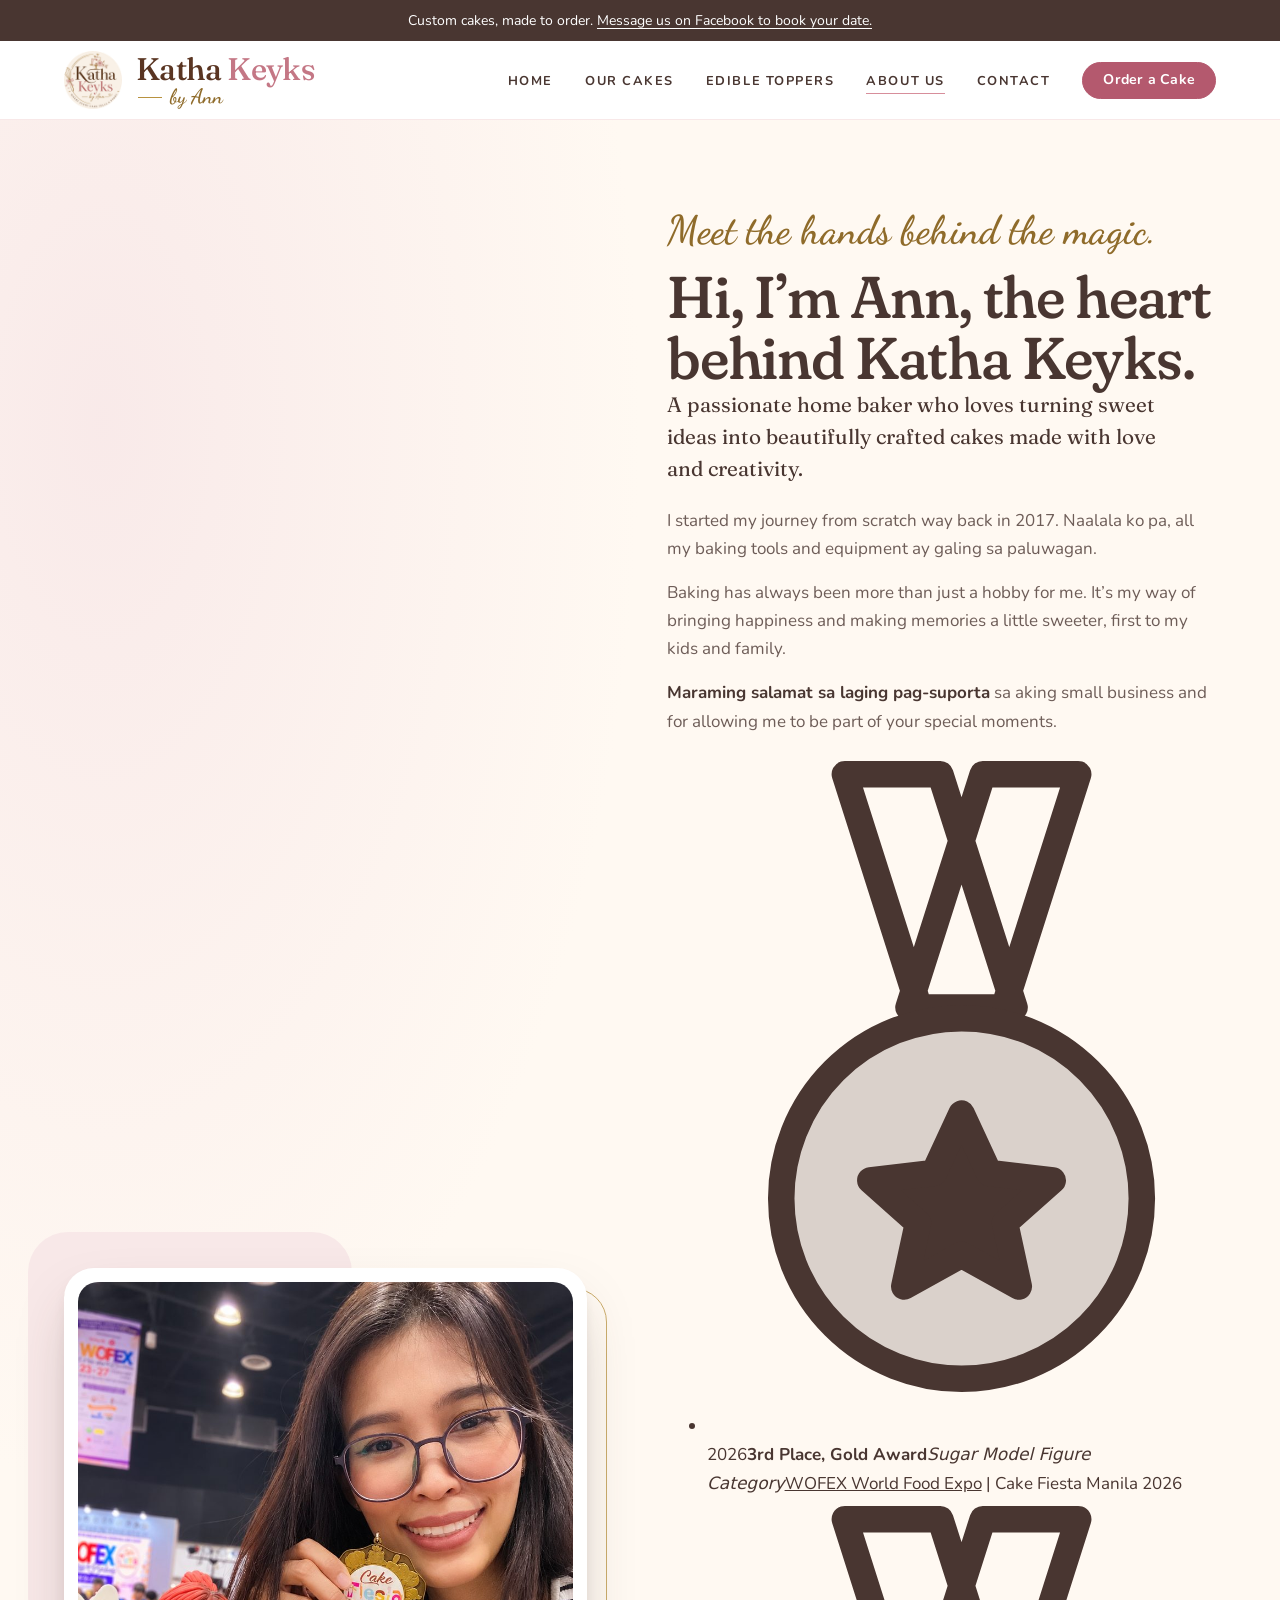
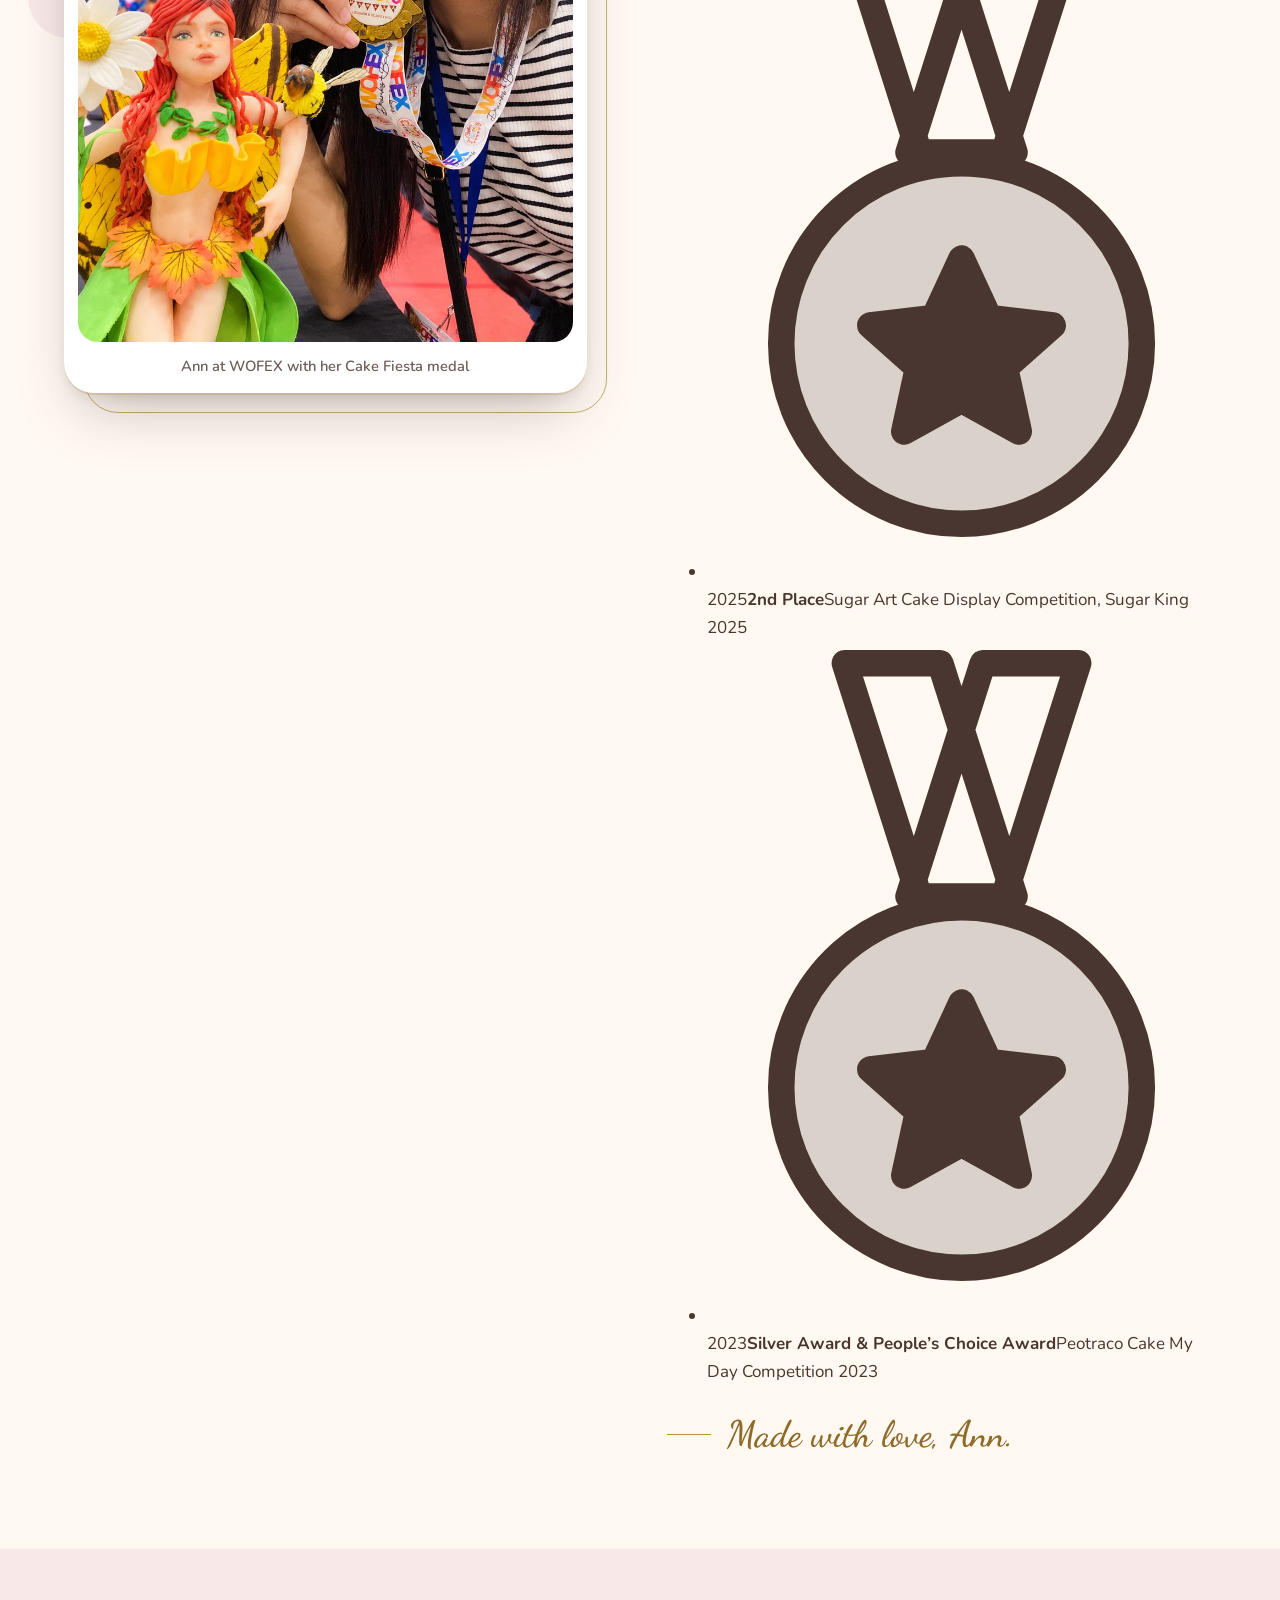
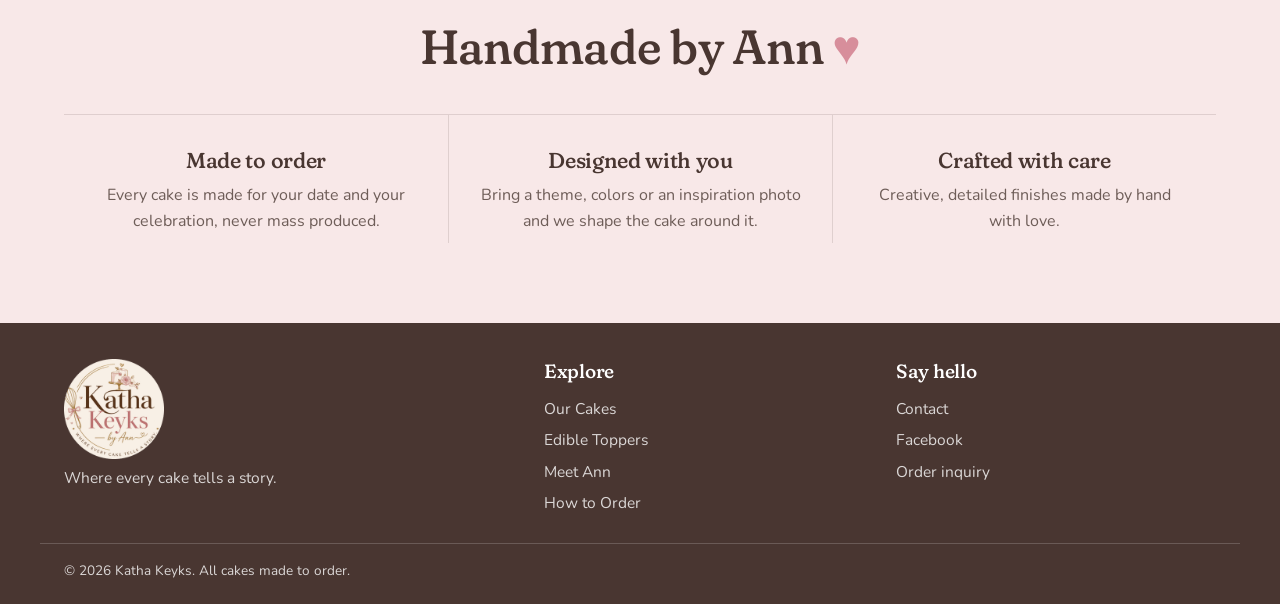
==== commit 617aebce: "Update about.html" ====
--- a/about.html
+++ b/about.html
@@ -35,47 +35,23 @@
     <div class="ab-copy">
       <span class="ab-script">Meet the hands behind the magic.</span>
       <h2 id="about-title">Hi, I’m Ann, the heart behind Katha Keyks.</h2>
-      <hr class="ab-rule">
       <p class="lede">A passionate home baker who loves turning sweet ideas into beautifully crafted cakes made with love and creativity.</p>
       <div class="ab-story">
         <p>I started my journey from scratch way back in 2017. Naalala ko pa, all my baking tools and equipment ay galing sa paluwagan.</p>
         <p>Baking has always been more than just a hobby for me. It’s my way of bringing happiness and making memories a little sweeter, first to my kids and family.</p>
         <p><strong>Maraming salamat sa laging pag-suporta</strong> sa aking small business and for allowing me to be part of your special moments.</p>
       </div>
-      <p class="ab-sign" aria-label="Made with love, Ann."><span>Made with love, Ann.</span></p>
+      <h3 class="visually-hidden" style="position:absolute;width:1px;height:1px;overflow:hidden;clip:rect(0 0 0 0)">Awards</h3>
+      <ul class="ab-awards" aria-label="Awards">
+        <li class="gold"><svg class="ab-medal" viewBox="0 0 48 64" fill="none" stroke="currentColor" stroke-width="2.5" stroke-linejoin="round" aria-hidden="true"><path d="M13 2h9l7 22h-9zM35 2h-9l-7 22h9z"/><circle cx="24" cy="42" r="17" fill="currentColor" fill-opacity=".2"/><path d="m24 34 2.6 5.6 6 .7-4.5 4 1.3 6-5.4-3-5.4 3 1.3-6-4.5-4 6-.7z" fill="currentColor"/></svg><span class="yr">2026</span><strong>3rd Place, Gold Award</strong><em>Sugar Model Figure Category</em><span><a href="https://www.facebook.com/WOFEX" target="_blank" rel="noopener">WOFEX World Food Expo</a> | Cake Fiesta Manila 2026</span></li>
+        <li class="silver"><svg class="ab-medal" viewBox="0 0 48 64" fill="none" stroke="currentColor" stroke-width="2.5" stroke-linejoin="round" aria-hidden="true"><path d="M13 2h9l7 22h-9zM35 2h-9l-7 22h9z"/><circle cx="24" cy="42" r="17" fill="currentColor" fill-opacity=".2"/><path d="m24 34 2.6 5.6 6 .7-4.5 4 1.3 6-5.4-3-5.4 3 1.3-6-4.5-4 6-.7z" fill="currentColor"/></svg><span class="yr">2025</span><strong>2nd Place</strong><span>Sugar Art Cake Display Competition, Sugar King 2025</span></li>
+        <li class="silver"><svg class="ab-medal" viewBox="0 0 48 64" fill="none" stroke="currentColor" stroke-width="2.5" stroke-linejoin="round" aria-hidden="true"><path d="M13 2h9l7 22h-9zM35 2h-9l-7 22h9z"/><circle cx="24" cy="42" r="17" fill="currentColor" fill-opacity=".2"/><path d="m24 34 2.6 5.6 6 .7-4.5 4 1.3 6-5.4-3-5.4 3 1.3-6-4.5-4 6-.7z" fill="currentColor"/></svg><span class="yr">2023</span><strong>Silver Award &amp; People’s Choice Award</strong><span>Peotraco Cake My Day Competition 2023</span></li>
+      </ul>
+      <p class="ab-sign"><span>Made with love, Ann.</span></p>
     </div>
   </div>
 </section>
 
-<section class="aw" id="awards" aria-labelledby="awards-title">
-  <div class="wrap">
-    <div class="aw-head">
-      <span class="ab-script">Sweet victories</span>
-      <h2 id="awards-title">Awards</h2>
-    </div>
-    <div class="aw-grid">
-      <article class="aw-card aw-feature">
-        <svg class="aw-medal" viewBox="0 0 48 64" fill="none" stroke="currentColor" stroke-width="2" stroke-linejoin="round" aria-hidden="true"><path d="M13 2h9l7 22h-9zM35 2h-9l-7 22h9z"/><circle cx="24" cy="42" r="17" fill="currentColor" fill-opacity=".18"/><circle cx="24" cy="42" r="11"/><path d="m24 35 2.2 4.8 5.2.6-3.9 3.5 1.1 5.1-4.6-2.6-4.6 2.6 1.1-5.1-3.9-3.5 5.2-.6z" fill="currentColor"/></svg>
-        <span class="aw-year">2026</span>
-        <h3>3rd Place, Gold Award</h3>
-        <p class="aw-cat">Sugar Model Figure Category</p>
-        <p class="aw-event"><a href="https://www.facebook.com/WOFEX" target="_blank" rel="noopener">WOFEX World Food Expo</a> | Cake Fiesta Manila 2026</p>
-      </article>
-      <article class="aw-card">
-        <svg class="aw-medal silver" viewBox="0 0 48 64" fill="none" stroke="currentColor" stroke-width="2" stroke-linejoin="round" aria-hidden="true"><path d="M13 2h9l7 22h-9zM35 2h-9l-7 22h9z"/><circle cx="24" cy="42" r="17" fill="currentColor" fill-opacity=".18"/><circle cx="24" cy="42" r="11"/><path d="m24 35 2.2 4.8 5.2.6-3.9 3.5 1.1 5.1-4.6-2.6-4.6 2.6 1.1-5.1-3.9-3.5 5.2-.6z" fill="currentColor"/></svg>
-        <span class="aw-year">2025</span>
-        <h3>2nd Place</h3>
-        <p class="aw-event">Sugar Art Cake Display Competition, Sugar King 2025</p>
-      </article>
-      <article class="aw-card">
-        <svg class="aw-medal silver" viewBox="0 0 48 64" fill="none" stroke="currentColor" stroke-width="2" stroke-linejoin="round" aria-hidden="true"><path d="M13 2h9l7 22h-9zM35 2h-9l-7 22h9z"/><circle cx="24" cy="42" r="17" fill="currentColor" fill-opacity=".18"/><circle cx="24" cy="42" r="11"/><path d="m24 35 2.2 4.8 5.2.6-3.9 3.5 1.1 5.1-4.6-2.6-4.6 2.6 1.1-5.1-3.9-3.5 5.2-.6z" fill="currentColor"/></svg>
-        <span class="aw-year">2023</span>
-        <h3>Silver Award &amp; People’s Choice Award</h3>
-        <p class="aw-event">Peotraco Cake My Day Competition 2023</p>
-      </article>
-    </div>
-  </div>
-</section>
 <section class="why">
   <div class="wrap">
     <h2 class="why-h">Handmade by Ann <span style="color:var(--rose)">♥</span></h2>
--- a/styles.css
+++ b/styles.css
@@ -330,3 +330,97 @@
 /* about photo: caption badge */
 .ph-badge{position:absolute;right:14px;bottom:14px;max-width:calc(100% - 28px);margin:0;padding:8px 16px;border-radius:999px;background:rgba(255,249,242,.95);border:1px solid var(--line);box-shadow:0 6px 18px rgba(73,54,49,.18);font:700 .82rem/1.25 var(--sans);color:var(--cocoa)}
 @media (max-width:960px){.about-photo{max-width:420px;margin:0 auto}}
+
+
+/* =========================================================
+   ABOUT PAGE REDESIGN: "Meet the baker" + Awards
+   Champagne-gold tokens extend the existing palette.
+   ========================================================= */
+:root{
+  --gold:#B8923F;
+  --gold-deep:#8F6B2A;
+  --champagne:#F3E3BF;
+  --champagne-soft:#FBF3E2;
+}
+
+.ab{position:relative;padding:88px 0 96px;overflow:clip;background:
+  radial-gradient(60% 50% at 8% 10%,rgba(248,232,232,.9),transparent 70%),
+  var(--cream)}
+.ab-grid{display:grid;grid-template-columns:minmax(0,1fr) minmax(0,1.05fr);gap:80px;align-items:center}
+
+/* --- the photograph: framed, never cropped (frame is exactly 3:4, like the file) --- */
+.ab-photo{position:relative;width:100%;max-width:540px;justify-self:center;margin:0;animation:rise 1s both}
+.ab-photo::before{ /* champagne hairline frame, offset */
+  content:"";position:absolute;inset:0;border:1.5px solid var(--gold);border-radius:34px;
+  transform:translate(20px,20px);z-index:0;opacity:.75}
+.ab-photo::after{ /* blush wash behind the frame */
+  content:"";position:absolute;left:-36px;top:-36px;width:62%;height:56%;border-radius:40px;
+  background:var(--blush);z-index:-1}
+.ab-frame{position:relative;z-index:1;margin:0;padding:14px 14px 0;background:var(--white);border-radius:30px;
+  box-shadow:0 2px 0 rgba(184,146,63,.25),0 28px 60px -18px rgba(73,54,49,.35),0 8px 18px -8px rgba(73,54,49,.18)}
+.ab-frame img{display:block;width:100%;height:auto;aspect-ratio:3/4;object-fit:cover;border-radius:20px}
+.ab-frame figcaption{padding:14px 10px 16px;text-align:center;font:600 .92rem/1.4 var(--sans);color:var(--text-soft)}
+
+/* --- story --- */
+.ab-script{display:block;font:600 clamp(1.9rem,3.2vw,2.5rem)/1.1 var(--script);color:var(--gold-deep);margin:0 0 14px}
+.ab-copy h2{font-size:clamp(2.3rem,4.6vw,3.7rem);line-height:1.04;letter-spacing:-.02em;max-width:15ch}
+.ab-rule{display:block;width:72px;height:2px;margin:26px 0 24px;border:0;background:linear-gradient(90deg,var(--gold),var(--champagne))}
+.ab-copy .lede{font:400 1.3rem/1.55 var(--serif);color:var(--cocoa);max-width:44ch;margin:0}
+.ab-copy p{max-width:56ch}
+.ab-copy .ab-story{margin-top:22px;display:grid;gap:16px;color:var(--text-soft)}
+.ab-copy .ab-story strong{color:var(--cocoa)}
+.ab-sign{display:flex;align-items:center;gap:16px;margin-top:30px}
+.ab-sign::before{content:"";width:44px;height:1.5px;background:var(--gold)}
+.ab-sign span{font:600 2.3rem/1 var(--script);color:var(--gold-deep)}
+
+/* --- awards --- */
+.aw{background:linear-gradient(180deg,var(--cream),var(--champagne-soft) 38%,var(--champagne-soft) 100%);padding:80px 0 96px;border-top:1px solid rgba(184,146,63,.25)}
+.aw-head{text-align:center;margin-bottom:48px}
+.aw-head .ab-script{margin-bottom:6px}
+.aw-grid{display:grid;grid-template-columns:1.2fr 1fr;grid-template-rows:1fr 1fr;gap:24px}
+.aw-card{position:relative;display:flex;flex-direction:column;gap:6px;padding:32px 34px 30px;background:var(--white);border:1px solid rgba(184,146,63,.35);border-radius:var(--r);box-shadow:0 18px 40px -26px rgba(73,54,49,.35)}
+.aw-card .aw-year{font:500 clamp(2.6rem,4.5vw,3.6rem)/1 var(--serif);letter-spacing:-.03em;color:var(--gold-deep);margin-bottom:6px}
+.aw-card h3{font-size:1.4rem}
+.aw-card .aw-cat{color:var(--cocoa);font-weight:700;font-size:1rem}
+.aw-card .aw-event{color:var(--text-soft);font-size:.97rem;margin-top:2px}
+.aw-card .aw-event a{text-decoration:underline;text-decoration-color:var(--gold);text-underline-offset:3px}
+.aw-card .aw-event a:hover{color:var(--rose-warm)}
+.aw-medal{position:absolute;top:26px;right:28px;width:44px;height:58px;color:var(--gold)}
+.aw-medal.silver{color:#9A8F8A}
+.aw-medal.bronze{color:#B07A4F}
+.aw-feature{grid-row:span 2;justify-content:flex-end;padding:40px 42px 40px;background:
+  radial-gradient(90% 70% at 100% 0%,rgba(255,255,255,.85),transparent 60%),
+  linear-gradient(155deg,#FBF1D9,#F1DDAE);border-color:var(--gold)}
+.aw-feature .aw-year{font-size:clamp(4rem,8vw,6.4rem);color:var(--gold-deep)}
+.aw-feature h3{font-size:clamp(1.7rem,2.8vw,2.2rem)}
+.aw-feature .aw-medal{width:72px;height:94px;top:34px;right:38px}
+.aw-feature .aw-cat{font-size:1.1rem}
+.aw-feature .aw-event{color:#5C4A42;font-size:1rem}
+
+/* --- tablet --- */
+@media (max-width:960px){
+  .ab{padding:64px 0 72px}
+  .ab-grid{gap:56px}
+  .aw{padding:64px 0 76px}
+}
+/* --- stacked: photo first, then story --- */
+@media (max-width:860px){
+  .ab-grid{grid-template-columns:1fr;gap:56px}
+  .ab-photo{max-width:440px}
+  .ab-photo::before{transform:translate(14px,14px)}
+  .ab-photo::after{left:-18px;top:-18px}
+  .ab-copy{text-align:left}
+  .aw-grid{grid-template-columns:1fr;grid-template-rows:none}
+  .aw-feature{grid-row:auto;padding:36px 30px 32px;min-height:300px}
+}
+@media (max-width:560px){
+  .ab{padding:48px 0 60px}
+  .ab-photo{max-width:100%;margin-right:14px}
+  .ab-frame{padding:10px 10px 0;border-radius:26px}
+  .ab-frame img{border-radius:17px}
+  .ab-copy .lede{font-size:1.2rem}
+  .aw-card{padding:26px 24px 24px}
+  .aw-feature{padding:30px 24px 26px;min-height:0}
+  .aw-medal{top:20px;right:20px;width:36px;height:48px}
+  .aw-feature .aw-medal{width:56px;height:74px;top:24px;right:24px}
+}
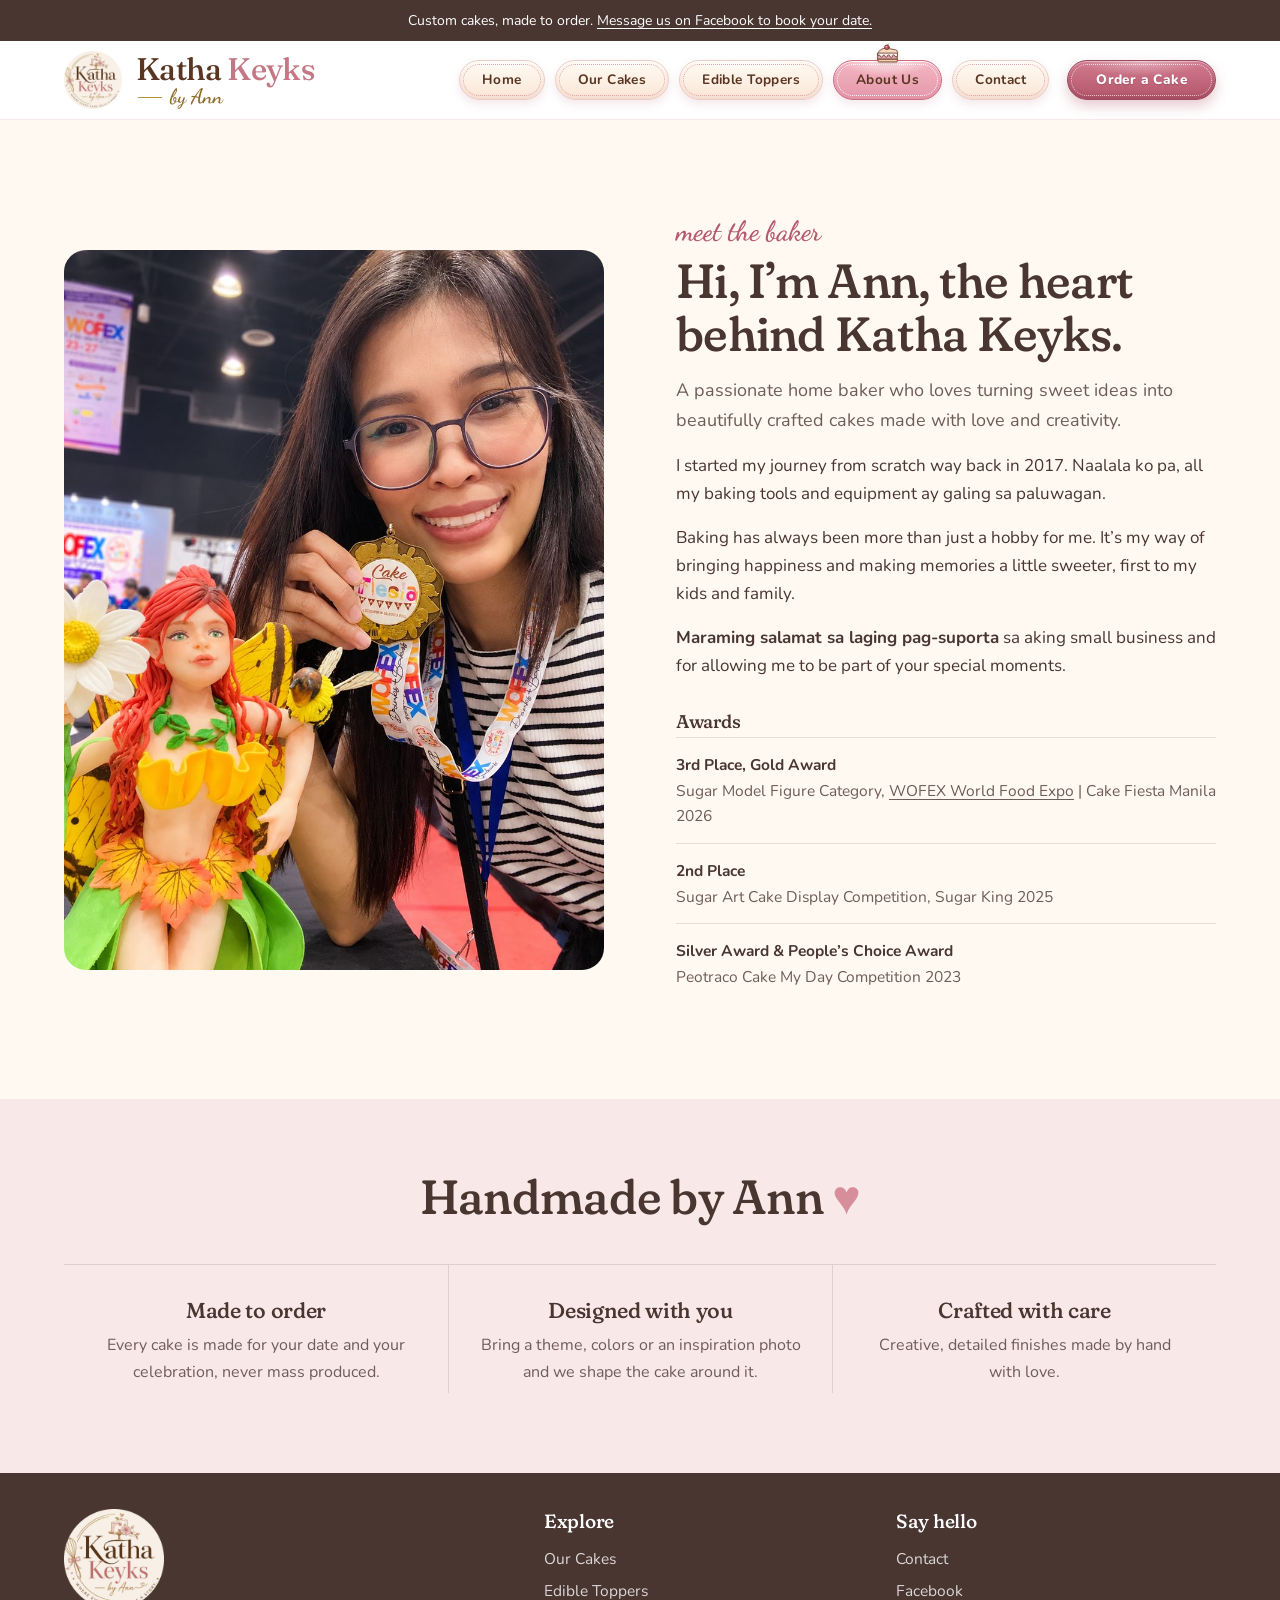
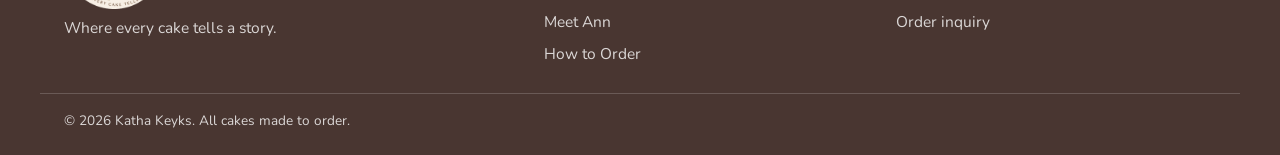
==== commit d97762fc: "Update about.html" ====
--- a/about.html
+++ b/about.html
@@ -13,6 +13,122 @@
 <link rel="preconnect" href="https://fonts.gstatic.com" crossorigin>
 <link href="https://fonts.googleapis.com/css2?family=Dancing+Script:wght@600&family=Fraunces:opsz,wght,SOFT@9..144,400..600,0..100&family=Nunito:wght@400;600;700;800&display=swap" rel="stylesheet">
 <link rel="stylesheet" href="styles.css">
+<style id="frosted-nav">
+/* ===== Katha Keyks navigation: soft glazed pills with a fine piped-pearl edge ===== */
+@property --c1{syntax:'<color>';inherits:false;initial-value:#FFFAF1}
+@property --c2{syntax:'<color>';inherits:false;initial-value:#FAE6D8}
+header{--np-choc:#5A3522;--np-cream:#FFFBF5;--np-edge:#EBCFCB;--np-rose:#B4596E}
+header .nav{position:relative}
+header .menu{gap:10px;justify-content:flex-end}
+header .menu li{margin:0}
+
+/* one shape for every item */
+header .menu a:not(.btn),header .menu a.btn{
+  --c1:#FFFAF1;--c2:#FAE6D8;--edge:#E9CDC4;--bead:rgba(212,130,148,.7);
+  position:relative;display:inline-flex;align-items:center;justify-content:center;box-sizing:border-box;
+  height:40px;padding:0 22px;border-radius:999px;
+  font:700 .85rem/1 var(--sans);letter-spacing:.03em;text-transform:none;white-space:nowrap;text-decoration:none;
+  color:var(--np-choc);border:1px solid var(--edge);
+  background:
+    radial-gradient(ellipse 60% 100% at 50% 0,rgba(255,255,255,.7),rgba(255,255,255,0) 72%) 0 0/100% 55% no-repeat,
+    linear-gradient(180deg,var(--c1),var(--c2));
+  box-shadow:inset 0 1px 0 rgba(255,255,255,.85),inset 0 -2px 4px rgba(180,89,110,.1),0 4px 10px rgba(180,89,110,.14);
+  transition:transform .3s cubic-bezier(.22,.8,.3,1),--c1 .3s ease,--c2 .3s ease,border-color .3s ease,box-shadow .3s ease}
+header .menu a:not(.btn)::after,header .menu a.btn::after{content:none;display:none}
+
+/* fine piped-pearl line just inside the edge */
+header .menu a:not(.btn)::before,header .menu a.btn::before{
+  content:"";display:block;position:absolute;inset:3px;border-radius:999px;pointer-events:none;
+  border:1.5px dotted var(--bead);transition:border-color .3s ease}
+
+header .menu a:not(.btn):hover,header .menu a:not(.btn):focus-visible{
+  --c1:#FBD9DE;--c2:#EFB2BF;--edge:#DB93A3;--bead:rgba(180,89,110,.75);transform:translateY(-2px);
+  box-shadow:inset 0 1px 0 rgba(255,255,255,.8),inset 0 -2px 4px rgba(180,89,110,.14),0 9px 15px rgba(196,119,133,.28)}
+header .menu a:not(.btn):focus-visible,header .menu a.btn:focus-visible{outline:2px solid var(--np-rose);outline-offset:3px}
+
+/* active page: richer strawberry glaze, white pearls */
+header .menu a[aria-current="page"]:not(.btn){--c1:#F4B6C2;--c2:#E598AA;--edge:#CC6B80;--bead:rgba(255,255,255,.95)}
+
+/* primary CTA: glossy dusty rose */
+header .menu a.btn{
+  --c1:#D17B8E;--c2:#B4566B;--edge:#9C4A5E;--bead:rgba(255,255,255,.7);
+  margin-left:8px;padding:0 28px;color:#fff;font-weight:800;text-shadow:0 1px 1px rgba(90,35,50,.25);
+  background:
+    radial-gradient(ellipse 60% 100% at 50% 0,rgba(255,255,255,.4),rgba(255,255,255,0) 72%) 0 0/100% 55% no-repeat,
+    linear-gradient(180deg,var(--c1),var(--c2));
+  box-shadow:inset 0 1px 0 rgba(255,255,255,.38),inset 0 -3px 5px rgba(90,35,50,.2),0 6px 13px rgba(180,89,110,.32)}
+header .menu a.btn:hover,header .menu a.btn:focus-visible{--c1:#C46379;--c2:#9C4A5E;--edge:#8A3F52;transform:translateY(-2px);
+  box-shadow:inset 0 1px 0 rgba(255,255,255,.38),inset 0 -3px 5px rgba(90,35,50,.22),0 10px 18px rgba(156,74,94,.38)}
+
+/* burger */
+header .burger{width:52px;height:40px;padding:0;border-radius:999px;color:var(--np-choc);
+  flex-direction:column;align-items:center;justify-content:center;gap:4px;
+  border:1px solid #E9CDC4;
+  background:radial-gradient(ellipse 60% 100% at 50% 0,rgba(255,255,255,.7),rgba(255,255,255,0) 72%) 0 0/100% 55% no-repeat,linear-gradient(180deg,#FFFAF1,#FAE6D8);
+  box-shadow:inset 0 1px 0 rgba(255,255,255,.85),inset 0 -2px 4px rgba(180,89,110,.1),0 4px 10px rgba(180,89,110,.14);transition:transform .3s ease}
+header .burger span{width:18px;margin:0;border-radius:2px;background:var(--np-choc)}
+header .burger:hover{transform:translateY(-2px)}
+header .burger:focus-visible{outline:2px solid var(--np-rose);outline-offset:3px}
+header .burger[aria-expanded="true"] span:nth-child(1){transform:translateY(6px) rotate(45deg)}
+header .burger[aria-expanded="true"] span:nth-child(3){transform:translateY(-6px) rotate(-45deg)}
+
+@media (min-width:961px) and (max-width:1120px){
+  header .menu{gap:6px}
+  header .menu a:not(.btn){padding:0 15px;font-size:.8rem}
+  header .menu a.btn{padding:0 20px;font-size:.8rem;margin-left:2px}
+}
+
+@media (max-width:960px){
+  header .burger{display:flex}
+  header .menu{top:calc(100% + 8px);left:12px;right:12px;z-index:60;
+    flex-direction:row;flex-wrap:wrap;align-items:center;justify-content:center;gap:12px 10px;padding:24px 16px;
+    background:var(--np-cream);border:1px solid var(--np-edge);border-radius:24px;box-shadow:0 12px 28px rgba(90,53,34,.14)}
+  header .menu li,header .menu li:last-child{padding:0;border:0}
+  header .menu li:last-child{flex-basis:100%;display:flex;justify-content:center;margin-top:4px}
+  header .menu a:not(.btn){padding:0 24px}
+  header .menu a.btn{margin-left:0;padding:0 38px}
+}
+
+/* call-to-action buttons (main content): same glazed pill + pearl edge as the navigation */
+main .btn.btn,.fb .btn.btn{
+  --c1:#FFFAF1;--c2:#FAE6D8;--edge:#E9CDC4;--bead:rgba(212,130,148,.7);
+  position:relative;box-sizing:border-box;height:48px;padding:0 34px;border-radius:999px;
+  font:700 .95rem/1 var(--sans);letter-spacing:.03em;text-decoration:none;white-space:nowrap;
+  color:#5A3522;border:1px solid var(--edge);
+  background:
+    radial-gradient(ellipse 60% 100% at 50% 0,rgba(255,255,255,.7),rgba(255,255,255,0) 72%) 0 0/100% 55% no-repeat,
+    linear-gradient(180deg,var(--c1),var(--c2));
+  box-shadow:inset 0 1px 0 rgba(255,255,255,.85),inset 0 -2px 4px rgba(180,89,110,.1),0 5px 12px rgba(180,89,110,.15);
+  transition:transform .3s cubic-bezier(.22,.8,.3,1),--c1 .3s ease,--c2 .3s ease,border-color .3s ease,box-shadow .3s ease}
+main .btn.btn::before,.fb .btn.btn::before{content:"";display:block;position:absolute;inset:3.5px;border-radius:999px;pointer-events:none;border:1.5px dotted var(--bead)}
+main .btn.btn-sm,.fb .btn.btn-sm{height:40px;padding:0 24px;font-size:.88rem}
+main .btn.btn-sm::before,.fb .btn.btn-sm::before{inset:3px}
+main .btn.btn:not(.btn-fill):hover{--c1:#FBD9DE;--c2:#EFB2BF;--edge:#DB93A3;--bead:rgba(180,89,110,.75);color:#5A3522;transform:translateY(-2px);
+  box-shadow:inset 0 1px 0 rgba(255,255,255,.8),inset 0 -2px 4px rgba(180,89,110,.14),0 10px 16px rgba(196,119,133,.28)}
+main .btn.btn-fill,.fb .btn.btn-fill{
+  --c1:#D17B8E;--c2:#B4566B;--edge:#9C4A5E;--bead:rgba(255,255,255,.7);
+  color:#fff;font-weight:800;text-shadow:0 1px 1px rgba(90,35,50,.25);
+  background:
+    radial-gradient(ellipse 60% 100% at 50% 0,rgba(255,255,255,.4),rgba(255,255,255,0) 72%) 0 0/100% 55% no-repeat,
+    linear-gradient(180deg,var(--c1),var(--c2));
+  box-shadow:inset 0 1px 0 rgba(255,255,255,.38),inset 0 -3px 5px rgba(90,35,50,.2),0 7px 15px rgba(180,89,110,.32)}
+main .btn.btn-fill:hover{--c1:#C46379;--c2:#9C4A5E;--edge:#8A3F52;color:#fff;transform:translateY(-2px);
+  box-shadow:inset 0 1px 0 rgba(255,255,255,.38),inset 0 -3px 5px rgba(90,35,50,.22),0 11px 19px rgba(156,74,94,.38)}
+main .btn.btn:focus-visible,.fb .btn.btn:focus-visible{outline:2px solid #B4596E;outline-offset:3px}
+@media (max-width:480px){main .btn.btn:not(.btn-sm){height:46px;padding:0 26px;font-size:.92rem}}
+
+/* cake slice that follows the hovered / active pill (desktop only) */
+.chef-hat{display:none}
+@media (min-width:961px){
+  header .menu{position:relative}
+  header .menu .chef-hat{display:block;position:absolute;left:0;top:0;width:25px;height:22px;margin:0;padding:0;border:0;list-style:none;
+    z-index:3;pointer-events:none;opacity:0;transform:translate(0,0);
+    filter:drop-shadow(0 2px 2px rgba(90,53,34,.18))}
+  header .menu .chef-hat.is-ready{opacity:1}
+  header .menu .chef-hat.is-moving{transition:transform .5s cubic-bezier(.34,1.35,.5,1)}
+  header .menu .chef-hat svg{display:block;width:100%;height:100%}
+}
+</style>
 </head>
 <body>
 <div class="announce">Custom cakes, made to order. <a href="https://www.facebook.com/cakeliciousph" target="_blank" rel="noopener">Message us on Facebook to book your date.</a></div>
@@ -24,35 +140,25 @@
   </nav>
 </header>
 <main>
-<section class="ab" id="about" aria-labelledby="about-title">
-  <div class="wrap ab-grid">
-    <figure class="ab-photo">
-      <div class="ab-frame">
-        <img src="images/about.jpg" width="900" height="1200" alt="Ann smiling and holding her Cake Fiesta medal beside a handmade sugar fairy figure" fetchpriority="high">
-        <figcaption>Ann at WOFEX with her Cake Fiesta medal</figcaption>
-      </div>
-    </figure>
-    <div class="ab-copy">
-      <span class="ab-script">Meet the hands behind the magic.</span>
-      <h2 id="about-title">Hi, I’m Ann, the heart behind Katha Keyks.</h2>
+<section class="about" id="about">
+  <div class="wrap about-grid">
+    <figure class="ph" data-slot="about" data-label="Ann, baker of Katha Keyks"></figure>
+    <div>
+      <span class="script">meet the baker</span>
+      <h2>Hi, I’m Ann, the heart behind Katha Keyks.</h2>
       <p class="lede">A passionate home baker who loves turning sweet ideas into beautifully crafted cakes made with love and creativity.</p>
-      <div class="ab-story">
-        <p>I started my journey from scratch way back in 2017. Naalala ko pa, all my baking tools and equipment ay galing sa paluwagan.</p>
-        <p>Baking has always been more than just a hobby for me. It’s my way of bringing happiness and making memories a little sweeter, first to my kids and family.</p>
-        <p><strong>Maraming salamat sa laging pag-suporta</strong> sa aking small business and for allowing me to be part of your special moments.</p>
-      </div>
-      <h3 class="visually-hidden" style="position:absolute;width:1px;height:1px;overflow:hidden;clip:rect(0 0 0 0)">Awards</h3>
-      <ul class="ab-awards" aria-label="Awards">
-        <li class="gold"><svg class="ab-medal" viewBox="0 0 48 64" fill="none" stroke="currentColor" stroke-width="2.5" stroke-linejoin="round" aria-hidden="true"><path d="M13 2h9l7 22h-9zM35 2h-9l-7 22h9z"/><circle cx="24" cy="42" r="17" fill="currentColor" fill-opacity=".2"/><path d="m24 34 2.6 5.6 6 .7-4.5 4 1.3 6-5.4-3-5.4 3 1.3-6-4.5-4 6-.7z" fill="currentColor"/></svg><span class="yr">2026</span><strong>3rd Place, Gold Award</strong><em>Sugar Model Figure Category</em><span><a href="https://www.facebook.com/WOFEX" target="_blank" rel="noopener">WOFEX World Food Expo</a> | Cake Fiesta Manila 2026</span></li>
-        <li class="silver"><svg class="ab-medal" viewBox="0 0 48 64" fill="none" stroke="currentColor" stroke-width="2.5" stroke-linejoin="round" aria-hidden="true"><path d="M13 2h9l7 22h-9zM35 2h-9l-7 22h9z"/><circle cx="24" cy="42" r="17" fill="currentColor" fill-opacity=".2"/><path d="m24 34 2.6 5.6 6 .7-4.5 4 1.3 6-5.4-3-5.4 3 1.3-6-4.5-4 6-.7z" fill="currentColor"/></svg><span class="yr">2025</span><strong>2nd Place</strong><span>Sugar Art Cake Display Competition, Sugar King 2025</span></li>
-        <li class="silver"><svg class="ab-medal" viewBox="0 0 48 64" fill="none" stroke="currentColor" stroke-width="2.5" stroke-linejoin="round" aria-hidden="true"><path d="M13 2h9l7 22h-9zM35 2h-9l-7 22h9z"/><circle cx="24" cy="42" r="17" fill="currentColor" fill-opacity=".2"/><path d="m24 34 2.6 5.6 6 .7-4.5 4 1.3 6-5.4-3-5.4 3 1.3-6-4.5-4 6-.7z" fill="currentColor"/></svg><span class="yr">2023</span><strong>Silver Award &amp; People’s Choice Award</strong><span>Peotraco Cake My Day Competition 2023</span></li>
+      <p>I started my journey from scratch way back in 2017. Naalala ko pa, all my baking tools and equipment ay galing sa paluwagan.</p>
+      <p>Baking has always been more than just a hobby for me. It’s my way of bringing happiness and making memories a little sweeter, first to my kids and family.</p>
+      <p><strong>Maraming salamat sa laging pag-suporta</strong> sa aking small business and for allowing me to be part of your special moments.</p>
+      <h3 class="aw-title">Awards</h3>
+      <ul class="awards">
+        <li><strong>3rd Place, Gold Award</strong>Sugar Model Figure Category, <a href="https://www.facebook.com/WOFEX" target="_blank" rel="noopener">WOFEX World Food Expo</a> | Cake Fiesta Manila 2026</li>
+        <li><strong>2nd Place</strong>Sugar Art Cake Display Competition, Sugar King 2025</li>
+        <li><strong>Silver Award &amp; People’s Choice Award</strong>Peotraco Cake My Day Competition 2023</li>
       </ul>
-      <p class="ab-sign"><span>Made with love, Ann.</span></p>
     </div>
   </div>
-</section>
-
-<section class="why">
+</section><section class="why">
   <div class="wrap">
     <h2 class="why-h">Handmade by Ann <span style="color:var(--rose)">♥</span></h2>
     <div class="why-grid">
@@ -72,5 +178,35 @@
   <div class="wrap copy">© <span id="yr"></span> Katha Keyks. All cakes made to order.</div>
 </footer>
 <script src="main.js"></script>
+<script>
+(function(){
+var menu=document.getElementById('menu');if(!menu)return;
+var mq=window.matchMedia('(min-width:961px)');
+var hat=document.createElement('li');hat.className='chef-hat';hat.setAttribute('aria-hidden','true');
+hat.innerHTML='<svg viewBox="0 0 32 28" xmlns="http://www.w3.org/2000/svg" focusable="false"><g stroke="#5A3522" stroke-width="1" stroke-linejoin="round" stroke-linecap="round"><path d="M3.9 23H28.5V25.5Q28.5 26.7 27.3 26.7H5.1Q3.9 26.7 3.9 25.5Z" fill="#F4CDAA"/><path d="M3.9 16.5H28.5V23H3.9Z" fill="#E8A3B2"/><path d="M4 15.5C4.6 12 8.4 9.8 13.4 9L26.4 11.2C28.6 11.7 29 13.6 28.6 15.5Z" fill="#FBD9C0"/><path d="M3.7 15.4H28.7V18.4Q28.7 20.2 26.9 20.2 25.1 20.2 25.1 18.6 25.1 17.7 23.8 17.7 22.5 17.7 22.5 18.9 22.5 20.9 20.7 20.9 18.9 20.9 18.9 19 18.9 17.7 17.4 17.7 15.9 17.7 15.9 19.2 15.9 20.7 14.3 20.7 12.7 20.7 12.7 19.2 12.7 18 11.3 18 9.9 18 9.9 19.2 9.9 20.4 8.2 20.4 6.5 20.4 6.5 18.8 6.5 17.9 5.2 17.9 3.7 17.9 3.7 18.4Z" fill="#FFF3F2"/><path d="M15.6 8.6C15.4 6 16.2 4.4 17.4 3.4" fill="none" stroke="#5C7A4A"/><circle cx="15.2" cy="8" r="3" fill="#D9566E" stroke="#5A3522"/></g><circle cx="14.3" cy="7" r=".8" fill="#fff" opacity=".8"/></svg>';
+menu.insertBefore(hat,menu.firstChild);
+var links=[].slice.call(menu.querySelectorAll('a'));
+function home(){return menu.querySelector('a[aria-current="page"]');}
+function place(a,lift){
+  if(!a||!mq.matches){hat.classList.remove('is-ready');return;}
+  var x=a.offsetLeft+a.offsetWidth/2-hat.offsetWidth/2;
+  var y=a.offsetTop-hat.offsetHeight+3-(lift?2:0);
+  hat.style.transform='translate('+Math.round(x)+'px,'+Math.round(y)+'px)';
+  hat.classList.add('is-ready');
+}
+function rest(){place(home(),false);}
+function init(){rest();requestAnimationFrame(function(){requestAnimationFrame(function(){hat.classList.add('is-moving');});});}
+links.forEach(function(a){
+  a.addEventListener('mouseenter',function(){place(a,true);});
+  a.addEventListener('focus',function(){place(a,true);});
+  a.addEventListener('blur',rest);
+});
+menu.addEventListener('mouseleave',rest);
+window.addEventListener('resize',function(){hat.classList.remove('is-moving');rest();requestAnimationFrame(function(){hat.classList.add('is-moving');});});
+window.addEventListener('load',init);
+if(document.fonts&&document.fonts.ready)document.fonts.ready.then(function(){hat.classList.remove('is-moving');rest();requestAnimationFrame(function(){hat.classList.add('is-moving');});});
+init();
+})();
+</script>
 </body>
 </html>
--- a/styles.css
+++ b/styles.css
@@ -333,94 +333,74 @@
 
 
 /* =========================================================
-   ABOUT PAGE REDESIGN: "Meet the baker" + Awards
-   Champagne-gold tokens extend the existing palette.
+   ABOUT PAGE: one-screen spread (photo + story + awards)
    ========================================================= */
-:root{
-  --gold:#B8923F;
-  --gold-deep:#8F6B2A;
-  --champagne:#F3E3BF;
-  --champagne-soft:#FBF3E2;
-}
-
-.ab{position:relative;padding:88px 0 96px;overflow:clip;background:
-  radial-gradient(60% 50% at 8% 10%,rgba(248,232,232,.9),transparent 70%),
-  var(--cream)}
-.ab-grid{display:grid;grid-template-columns:minmax(0,1fr) minmax(0,1.05fr);gap:80px;align-items:center}
-
-/* --- the photograph: framed, never cropped (frame is exactly 3:4, like the file) --- */
-.ab-photo{position:relative;width:100%;max-width:540px;justify-self:center;margin:0;animation:rise 1s both}
-.ab-photo::before{ /* champagne hairline frame, offset */
-  content:"";position:absolute;inset:0;border:1.5px solid var(--gold);border-radius:34px;
-  transform:translate(20px,20px);z-index:0;opacity:.75}
-.ab-photo::after{ /* blush wash behind the frame */
-  content:"";position:absolute;left:-36px;top:-36px;width:62%;height:56%;border-radius:40px;
-  background:var(--blush);z-index:-1}
-.ab-frame{position:relative;z-index:1;margin:0;padding:14px 14px 0;background:var(--white);border-radius:30px;
-  box-shadow:0 2px 0 rgba(184,146,63,.25),0 28px 60px -18px rgba(73,54,49,.35),0 8px 18px -8px rgba(73,54,49,.18)}
-.ab-frame img{display:block;width:100%;height:auto;aspect-ratio:3/4;object-fit:cover;border-radius:20px}
-.ab-frame figcaption{padding:14px 10px 16px;text-align:center;font:600 .92rem/1.4 var(--sans);color:var(--text-soft)}
-
-/* --- story --- */
-.ab-script{display:block;font:600 clamp(1.9rem,3.2vw,2.5rem)/1.1 var(--script);color:var(--gold-deep);margin:0 0 14px}
-.ab-copy h2{font-size:clamp(2.3rem,4.6vw,3.7rem);line-height:1.04;letter-spacing:-.02em;max-width:15ch}
-.ab-rule{display:block;width:72px;height:2px;margin:26px 0 24px;border:0;background:linear-gradient(90deg,var(--gold),var(--champagne))}
-.ab-copy .lede{font:400 1.3rem/1.55 var(--serif);color:var(--cocoa);max-width:44ch;margin:0}
-.ab-copy p{max-width:56ch}
-.ab-copy .ab-story{margin-top:22px;display:grid;gap:16px;color:var(--text-soft)}
-.ab-copy .ab-story strong{color:var(--cocoa)}
-.ab-sign{display:flex;align-items:center;gap:16px;margin-top:30px}
-.ab-sign::before{content:"";width:44px;height:1.5px;background:var(--gold)}
-.ab-sign span{font:600 2.3rem/1 var(--script);color:var(--gold-deep)}
-
-/* --- awards --- */
-.aw{background:linear-gradient(180deg,var(--cream),var(--champagne-soft) 38%,var(--champagne-soft) 100%);padding:80px 0 96px;border-top:1px solid rgba(184,146,63,.25)}
-.aw-head{text-align:center;margin-bottom:48px}
-.aw-head .ab-script{margin-bottom:6px}
-.aw-grid{display:grid;grid-template-columns:1.2fr 1fr;grid-template-rows:1fr 1fr;gap:24px}
-.aw-card{position:relative;display:flex;flex-direction:column;gap:6px;padding:32px 34px 30px;background:var(--white);border:1px solid rgba(184,146,63,.35);border-radius:var(--r);box-shadow:0 18px 40px -26px rgba(73,54,49,.35)}
-.aw-card .aw-year{font:500 clamp(2.6rem,4.5vw,3.6rem)/1 var(--serif);letter-spacing:-.03em;color:var(--gold-deep);margin-bottom:6px}
-.aw-card h3{font-size:1.4rem}
-.aw-card .aw-cat{color:var(--cocoa);font-weight:700;font-size:1rem}
-.aw-card .aw-event{color:var(--text-soft);font-size:.97rem;margin-top:2px}
-.aw-card .aw-event a{text-decoration:underline;text-decoration-color:var(--gold);text-underline-offset:3px}
-.aw-card .aw-event a:hover{color:var(--rose-warm)}
-.aw-medal{position:absolute;top:26px;right:28px;width:44px;height:58px;color:var(--gold)}
-.aw-medal.silver{color:#9A8F8A}
-.aw-medal.bronze{color:#B07A4F}
-.aw-feature{grid-row:span 2;justify-content:flex-end;padding:40px 42px 40px;background:
-  radial-gradient(90% 70% at 100% 0%,rgba(255,255,255,.85),transparent 60%),
-  linear-gradient(155deg,#FBF1D9,#F1DDAE);border-color:var(--gold)}
-.aw-feature .aw-year{font-size:clamp(4rem,8vw,6.4rem);color:var(--gold-deep)}
-.aw-feature h3{font-size:clamp(1.7rem,2.8vw,2.2rem)}
-.aw-feature .aw-medal{width:72px;height:94px;top:34px;right:38px}
-.aw-feature .aw-cat{font-size:1.1rem}
-.aw-feature .aw-event{color:#5C4A42;font-size:1rem}
-
-/* --- tablet --- */
+:root{--gold:#B8923F;--gold-deep:#8F6B2A;--champagne:#F3E3BF;--champagne-soft:#FBF3E2}
+
+.ab{position:relative;padding:56px 0 64px;overflow:clip;background:
+  radial-gradient(55% 60% at 4% 0%,rgba(248,232,232,.95),transparent 70%),
+  radial-gradient(40% 40% at 100% 100%,rgba(243,227,191,.45),transparent 70%),var(--cream)}
+.ab-grid{display:grid;grid-template-columns:minmax(0,.95fr) minmax(0,1.05fr);gap:72px;align-items:stretch}
+
+/* photo: original file, uncropped (frame is exactly 3:4) */
+.ab-photo{position:relative;width:100%;max-width:470px;justify-self:center;align-self:center;margin:0;animation:rise 1s both}
+.ab-photo::before{content:"";position:absolute;inset:0;border:1.5px solid var(--gold);border-radius:32px;transform:translate(16px,16px);opacity:.8}
+.ab-frame{position:relative;z-index:1;padding:12px 12px 0;background:var(--white);border-radius:28px;
+  box-shadow:0 2px 0 rgba(184,146,63,.25),0 30px 60px -22px rgba(73,54,49,.4),0 8px 16px -8px rgba(73,54,49,.18)}
+.ab-frame img{display:block;width:100%;height:auto;aspect-ratio:3/4;object-fit:cover;border-radius:18px}
+.ab-frame figcaption{padding:11px 8px 13px;text-align:center;font:600 .88rem/1.35 var(--sans);color:var(--text-soft)}
+
+/* copy column */
+.ab-copy{display:flex;flex-direction:column;justify-content:center}
+.ab-script{display:block;font:600 clamp(1.7rem,2.6vw,2.15rem)/1.1 var(--script);color:var(--gold-deep);margin:0 0 8px}
+.ab-copy h2{font-size:clamp(2.1rem,3.9vw,3.2rem);line-height:1.05;letter-spacing:-.02em;max-width:16ch}
+.ab-copy .lede{font:400 1.14rem/1.5 var(--serif);color:var(--cocoa);max-width:50ch;margin:16px 0 0}
+.ab-story{margin-top:14px;display:grid;gap:10px;color:var(--text-soft);font-size:1rem;line-height:1.6;max-width:58ch}
+.ab-story strong{color:var(--cocoa)}
+
+/* awards: three plaques, gold one leads */
+.ab-awards{list-style:none;margin:26px 0 0;padding:0;display:grid;grid-template-columns:1.25fr 1fr 1fr;gap:12px}
+.ab-awards li{position:relative;display:flex;flex-direction:column;gap:3px;padding:14px 15px 15px;background:var(--white);border:1px solid rgba(184,146,63,.4);border-radius:16px;font-size:.86rem;line-height:1.35;color:var(--text-soft)}
+.ab-awards .yr{font:500 1.9rem/1 var(--serif);letter-spacing:-.03em;color:var(--gold-deep);margin-bottom:4px}
+.ab-awards strong{font:600 .98rem/1.25 var(--serif);color:var(--cocoa)}
+.ab-awards em{font-style:normal;font-weight:700;color:var(--cocoa)}
+.ab-awards a{text-decoration:underline;text-decoration-color:var(--gold);text-underline-offset:3px}
+.ab-awards a:hover{color:var(--rose-warm)}
+.ab-awards .gold{background:linear-gradient(155deg,#FCF3DC,#F1DCAC);border-color:var(--gold);box-shadow:0 14px 30px -18px rgba(143,107,42,.6)}
+.ab-awards .gold .yr{font-size:2.3rem}
+.ab-awards .gold strong{font-size:1.1rem}
+.ab-medal{position:absolute;top:12px;right:12px;width:26px;height:34px;color:var(--gold)}
+.ab-awards .gold .ab-medal{width:32px;height:42px}
+.ab-awards .silver .ab-medal{color:#9A8F8A}
+
+.ab-sign{display:flex;align-items:center;gap:14px;margin:22px 0 0}
+.ab-sign::before{content:"";width:40px;height:1.5px;background:var(--gold)}
+.ab-sign span{font:600 2.1rem/1 var(--script);color:var(--gold-deep)}
+
+/* tighten the band that follows so the page stays short */
+.ab+.why{padding:44px 0 52px}
+.ab+.why .why-h{margin-bottom:24px}
+.ab+.why .why-item{padding-top:20px}
+
 @media (max-width:960px){
-  .ab{padding:64px 0 72px}
-  .ab-grid{gap:56px}
-  .aw{padding:64px 0 76px}
-}
-/* --- stacked: photo first, then story --- */
+  .ab{padding:48px 0 56px}
+  .ab-grid{gap:48px}
+  .ab-awards{grid-template-columns:1fr 1fr}
+  .ab-awards .gold{grid-column:1/-1}
+}
 @media (max-width:860px){
-  .ab-grid{grid-template-columns:1fr;gap:56px}
-  .ab-photo{max-width:440px}
-  .ab-photo::before{transform:translate(14px,14px)}
-  .ab-photo::after{left:-18px;top:-18px}
-  .ab-copy{text-align:left}
-  .aw-grid{grid-template-columns:1fr;grid-template-rows:none}
-  .aw-feature{grid-row:auto;padding:36px 30px 32px;min-height:300px}
-}
+  .ab-grid{grid-template-columns:1fr;gap:44px}
+  .ab-photo{max-width:360px;margin-right:auto;margin-left:auto}
+  .ab-photo::before{transform:translate(12px,12px)}
+  .ab-copy h2{max-width:none}
+}
+/* phones: awards become a swipeable row so the page doesn't grow long */
 @media (max-width:560px){
-  .ab{padding:48px 0 60px}
-  .ab-photo{max-width:100%;margin-right:14px}
-  .ab-frame{padding:10px 10px 0;border-radius:26px}
-  .ab-frame img{border-radius:17px}
-  .ab-copy .lede{font-size:1.2rem}
-  .aw-card{padding:26px 24px 24px}
-  .aw-feature{padding:30px 24px 26px;min-height:0}
-  .aw-medal{top:20px;right:20px;width:36px;height:48px}
-  .aw-feature .aw-medal{width:56px;height:74px;top:24px;right:24px}
-}
+  .ab{padding:36px 0 44px}
+  .ab-photo{max-width:calc(100% - 14px);margin-left:0}
+  .ab-awards{display:flex;gap:10px;overflow-x:auto;scroll-snap-type:x mandatory;margin:22px -18px 0;padding:2px 18px 10px;-webkit-overflow-scrolling:touch;scrollbar-width:none}
+  .ab-awards::-webkit-scrollbar{display:none}
+  .ab-awards li{flex:0 0 78%;scroll-snap-align:start}
+  .ab-awards .gold{flex-basis:84%}
+  .ab+.why{padding:36px 0 40px}
+}
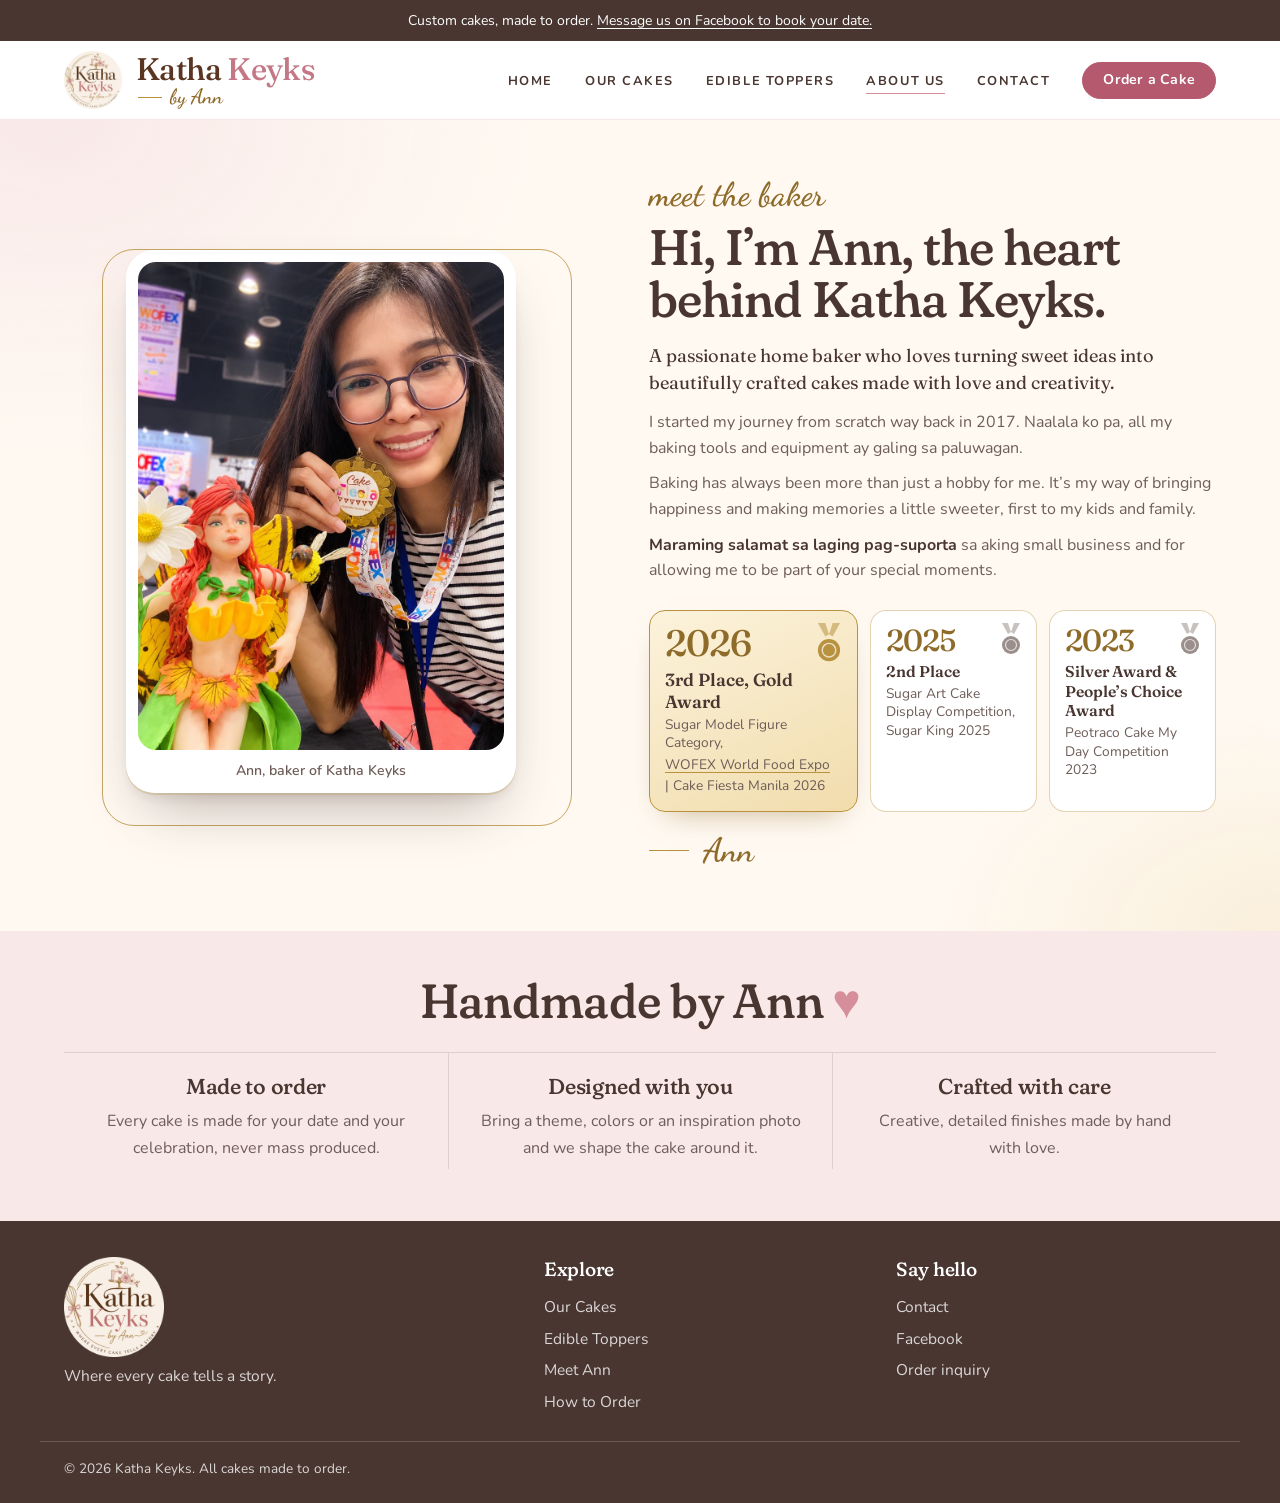
==== commit 0b061e8c: "Update about.html" ====
--- a/about.html
+++ b/about.html
@@ -11,124 +11,8 @@
 <link rel="apple-touch-icon" href="images/apple-touch-icon.png">
 <link rel="preconnect" href="https://fonts.googleapis.com">
 <link rel="preconnect" href="https://fonts.gstatic.com" crossorigin>
-<link href="https://fonts.googleapis.com/css2?family=Dancing+Script:wght@600&family=Fraunces:opsz,wght,SOFT@9..144,400..600,0..100&family=Nunito:wght@400;600;700;800&display=swap" rel="stylesheet">
+<link href="https://fonts.googleapis.com/css2?family=Dancing+Script:wght@600&family=Fraunces:ital,opsz,wght,SOFT@0,9..144,400..600,0..100;1,9..144,400,0..100&family=Nunito:wght@400;600;700;800&display=swap" rel="stylesheet">
 <link rel="stylesheet" href="styles.css">
-<style id="frosted-nav">
-/* ===== Katha Keyks navigation: soft glazed pills with a fine piped-pearl edge ===== */
-@property --c1{syntax:'<color>';inherits:false;initial-value:#FFFAF1}
-@property --c2{syntax:'<color>';inherits:false;initial-value:#FAE6D8}
-header{--np-choc:#5A3522;--np-cream:#FFFBF5;--np-edge:#EBCFCB;--np-rose:#B4596E}
-header .nav{position:relative}
-header .menu{gap:10px;justify-content:flex-end}
-header .menu li{margin:0}
-
-/* one shape for every item */
-header .menu a:not(.btn),header .menu a.btn{
-  --c1:#FFFAF1;--c2:#FAE6D8;--edge:#E9CDC4;--bead:rgba(212,130,148,.7);
-  position:relative;display:inline-flex;align-items:center;justify-content:center;box-sizing:border-box;
-  height:40px;padding:0 22px;border-radius:999px;
-  font:700 .85rem/1 var(--sans);letter-spacing:.03em;text-transform:none;white-space:nowrap;text-decoration:none;
-  color:var(--np-choc);border:1px solid var(--edge);
-  background:
-    radial-gradient(ellipse 60% 100% at 50% 0,rgba(255,255,255,.7),rgba(255,255,255,0) 72%) 0 0/100% 55% no-repeat,
-    linear-gradient(180deg,var(--c1),var(--c2));
-  box-shadow:inset 0 1px 0 rgba(255,255,255,.85),inset 0 -2px 4px rgba(180,89,110,.1),0 4px 10px rgba(180,89,110,.14);
-  transition:transform .3s cubic-bezier(.22,.8,.3,1),--c1 .3s ease,--c2 .3s ease,border-color .3s ease,box-shadow .3s ease}
-header .menu a:not(.btn)::after,header .menu a.btn::after{content:none;display:none}
-
-/* fine piped-pearl line just inside the edge */
-header .menu a:not(.btn)::before,header .menu a.btn::before{
-  content:"";display:block;position:absolute;inset:3px;border-radius:999px;pointer-events:none;
-  border:1.5px dotted var(--bead);transition:border-color .3s ease}
-
-header .menu a:not(.btn):hover,header .menu a:not(.btn):focus-visible{
-  --c1:#FBD9DE;--c2:#EFB2BF;--edge:#DB93A3;--bead:rgba(180,89,110,.75);transform:translateY(-2px);
-  box-shadow:inset 0 1px 0 rgba(255,255,255,.8),inset 0 -2px 4px rgba(180,89,110,.14),0 9px 15px rgba(196,119,133,.28)}
-header .menu a:not(.btn):focus-visible,header .menu a.btn:focus-visible{outline:2px solid var(--np-rose);outline-offset:3px}
-
-/* active page: richer strawberry glaze, white pearls */
-header .menu a[aria-current="page"]:not(.btn){--c1:#F4B6C2;--c2:#E598AA;--edge:#CC6B80;--bead:rgba(255,255,255,.95)}
-
-/* primary CTA: glossy dusty rose */
-header .menu a.btn{
-  --c1:#D17B8E;--c2:#B4566B;--edge:#9C4A5E;--bead:rgba(255,255,255,.7);
-  margin-left:8px;padding:0 28px;color:#fff;font-weight:800;text-shadow:0 1px 1px rgba(90,35,50,.25);
-  background:
-    radial-gradient(ellipse 60% 100% at 50% 0,rgba(255,255,255,.4),rgba(255,255,255,0) 72%) 0 0/100% 55% no-repeat,
-    linear-gradient(180deg,var(--c1),var(--c2));
-  box-shadow:inset 0 1px 0 rgba(255,255,255,.38),inset 0 -3px 5px rgba(90,35,50,.2),0 6px 13px rgba(180,89,110,.32)}
-header .menu a.btn:hover,header .menu a.btn:focus-visible{--c1:#C46379;--c2:#9C4A5E;--edge:#8A3F52;transform:translateY(-2px);
-  box-shadow:inset 0 1px 0 rgba(255,255,255,.38),inset 0 -3px 5px rgba(90,35,50,.22),0 10px 18px rgba(156,74,94,.38)}
-
-/* burger */
-header .burger{width:52px;height:40px;padding:0;border-radius:999px;color:var(--np-choc);
-  flex-direction:column;align-items:center;justify-content:center;gap:4px;
-  border:1px solid #E9CDC4;
-  background:radial-gradient(ellipse 60% 100% at 50% 0,rgba(255,255,255,.7),rgba(255,255,255,0) 72%) 0 0/100% 55% no-repeat,linear-gradient(180deg,#FFFAF1,#FAE6D8);
-  box-shadow:inset 0 1px 0 rgba(255,255,255,.85),inset 0 -2px 4px rgba(180,89,110,.1),0 4px 10px rgba(180,89,110,.14);transition:transform .3s ease}
-header .burger span{width:18px;margin:0;border-radius:2px;background:var(--np-choc)}
-header .burger:hover{transform:translateY(-2px)}
-header .burger:focus-visible{outline:2px solid var(--np-rose);outline-offset:3px}
-header .burger[aria-expanded="true"] span:nth-child(1){transform:translateY(6px) rotate(45deg)}
-header .burger[aria-expanded="true"] span:nth-child(3){transform:translateY(-6px) rotate(-45deg)}
-
-@media (min-width:961px) and (max-width:1120px){
-  header .menu{gap:6px}
-  header .menu a:not(.btn){padding:0 15px;font-size:.8rem}
-  header .menu a.btn{padding:0 20px;font-size:.8rem;margin-left:2px}
-}
-
-@media (max-width:960px){
-  header .burger{display:flex}
-  header .menu{top:calc(100% + 8px);left:12px;right:12px;z-index:60;
-    flex-direction:row;flex-wrap:wrap;align-items:center;justify-content:center;gap:12px 10px;padding:24px 16px;
-    background:var(--np-cream);border:1px solid var(--np-edge);border-radius:24px;box-shadow:0 12px 28px rgba(90,53,34,.14)}
-  header .menu li,header .menu li:last-child{padding:0;border:0}
-  header .menu li:last-child{flex-basis:100%;display:flex;justify-content:center;margin-top:4px}
-  header .menu a:not(.btn){padding:0 24px}
-  header .menu a.btn{margin-left:0;padding:0 38px}
-}
-
-/* call-to-action buttons (main content): same glazed pill + pearl edge as the navigation */
-main .btn.btn,.fb .btn.btn{
-  --c1:#FFFAF1;--c2:#FAE6D8;--edge:#E9CDC4;--bead:rgba(212,130,148,.7);
-  position:relative;box-sizing:border-box;height:48px;padding:0 34px;border-radius:999px;
-  font:700 .95rem/1 var(--sans);letter-spacing:.03em;text-decoration:none;white-space:nowrap;
-  color:#5A3522;border:1px solid var(--edge);
-  background:
-    radial-gradient(ellipse 60% 100% at 50% 0,rgba(255,255,255,.7),rgba(255,255,255,0) 72%) 0 0/100% 55% no-repeat,
-    linear-gradient(180deg,var(--c1),var(--c2));
-  box-shadow:inset 0 1px 0 rgba(255,255,255,.85),inset 0 -2px 4px rgba(180,89,110,.1),0 5px 12px rgba(180,89,110,.15);
-  transition:transform .3s cubic-bezier(.22,.8,.3,1),--c1 .3s ease,--c2 .3s ease,border-color .3s ease,box-shadow .3s ease}
-main .btn.btn::before,.fb .btn.btn::before{content:"";display:block;position:absolute;inset:3.5px;border-radius:999px;pointer-events:none;border:1.5px dotted var(--bead)}
-main .btn.btn-sm,.fb .btn.btn-sm{height:40px;padding:0 24px;font-size:.88rem}
-main .btn.btn-sm::before,.fb .btn.btn-sm::before{inset:3px}
-main .btn.btn:not(.btn-fill):hover{--c1:#FBD9DE;--c2:#EFB2BF;--edge:#DB93A3;--bead:rgba(180,89,110,.75);color:#5A3522;transform:translateY(-2px);
-  box-shadow:inset 0 1px 0 rgba(255,255,255,.8),inset 0 -2px 4px rgba(180,89,110,.14),0 10px 16px rgba(196,119,133,.28)}
-main .btn.btn-fill,.fb .btn.btn-fill{
-  --c1:#D17B8E;--c2:#B4566B;--edge:#9C4A5E;--bead:rgba(255,255,255,.7);
-  color:#fff;font-weight:800;text-shadow:0 1px 1px rgba(90,35,50,.25);
-  background:
-    radial-gradient(ellipse 60% 100% at 50% 0,rgba(255,255,255,.4),rgba(255,255,255,0) 72%) 0 0/100% 55% no-repeat,
-    linear-gradient(180deg,var(--c1),var(--c2));
-  box-shadow:inset 0 1px 0 rgba(255,255,255,.38),inset 0 -3px 5px rgba(90,35,50,.2),0 7px 15px rgba(180,89,110,.32)}
-main .btn.btn-fill:hover{--c1:#C46379;--c2:#9C4A5E;--edge:#8A3F52;color:#fff;transform:translateY(-2px);
-  box-shadow:inset 0 1px 0 rgba(255,255,255,.38),inset 0 -3px 5px rgba(90,35,50,.22),0 11px 19px rgba(156,74,94,.38)}
-main .btn.btn:focus-visible,.fb .btn.btn:focus-visible{outline:2px solid #B4596E;outline-offset:3px}
-@media (max-width:480px){main .btn.btn:not(.btn-sm){height:46px;padding:0 26px;font-size:.92rem}}
-
-/* cake slice that follows the hovered / active pill (desktop only) */
-.chef-hat{display:none}
-@media (min-width:961px){
-  header .menu{position:relative}
-  header .menu .chef-hat{display:block;position:absolute;left:0;top:0;width:25px;height:22px;margin:0;padding:0;border:0;list-style:none;
-    z-index:3;pointer-events:none;opacity:0;transform:translate(0,0);
-    filter:drop-shadow(0 2px 2px rgba(90,53,34,.18))}
-  header .menu .chef-hat.is-ready{opacity:1}
-  header .menu .chef-hat.is-moving{transition:transform .5s cubic-bezier(.34,1.35,.5,1)}
-  header .menu .chef-hat svg{display:block;width:100%;height:100%}
-}
-</style>
 </head>
 <body>
 <div class="announce">Custom cakes, made to order. <a href="https://www.facebook.com/cakeliciousph" target="_blank" rel="noopener">Message us on Facebook to book your date.</a></div>
@@ -140,22 +24,29 @@
   </nav>
 </header>
 <main>
-<section class="about" id="about">
-  <div class="wrap about-grid">
-    <figure class="ph" data-slot="about" data-label="Ann, baker of Katha Keyks"></figure>
-    <div>
-      <span class="script">meet the baker</span>
+<section class="ab" id="about">
+  <div class="wrap ab-grid">
+    <div class="ab-photo">
+      <figure class="ab-frame">
+        <img src="images/about.jpg" alt="Ann, baker of Katha Keyks" width="600" height="800" fetchpriority="high" decoding="async" onerror="this.closest('.ab-photo').style.display='none'">
+        <figcaption>Ann, baker of Katha Keyks</figcaption>
+      </figure>
+    </div>
+    <div class="ab-copy">
+      <span class="ab-script">meet the baker</span>
       <h2>Hi, I’m Ann, the heart behind Katha Keyks.</h2>
       <p class="lede">A passionate home baker who loves turning sweet ideas into beautifully crafted cakes made with love and creativity.</p>
-      <p>I started my journey from scratch way back in 2017. Naalala ko pa, all my baking tools and equipment ay galing sa paluwagan.</p>
-      <p>Baking has always been more than just a hobby for me. It’s my way of bringing happiness and making memories a little sweeter, first to my kids and family.</p>
-      <p><strong>Maraming salamat sa laging pag-suporta</strong> sa aking small business and for allowing me to be part of your special moments.</p>
-      <h3 class="aw-title">Awards</h3>
-      <ul class="awards">
-        <li><strong>3rd Place, Gold Award</strong>Sugar Model Figure Category, <a href="https://www.facebook.com/WOFEX" target="_blank" rel="noopener">WOFEX World Food Expo</a> | Cake Fiesta Manila 2026</li>
-        <li><strong>2nd Place</strong>Sugar Art Cake Display Competition, Sugar King 2025</li>
-        <li><strong>Silver Award &amp; People’s Choice Award</strong>Peotraco Cake My Day Competition 2023</li>
+      <div class="ab-story">
+        <p>I started my journey from scratch way back in 2017. Naalala ko pa, all my baking tools and equipment ay galing sa paluwagan.</p>
+        <p>Baking has always been more than just a hobby for me. It’s my way of bringing happiness and making memories a little sweeter, first to my kids and family.</p>
+        <p><strong>Maraming salamat sa laging pag-suporta</strong> sa aking small business and for allowing me to be part of your special moments.</p>
+      </div>
+      <ul class="ab-awards" aria-label="Awards">
+        <li class="gold"><svg class="ab-medal" viewBox="0 0 26 34" aria-hidden="true" fill="currentColor"><path d="M4 0h6l3 9-3 2zM22 0h-6l-3 9 3 2z" opacity=".55"/><circle cx="13" cy="22" r="9"/><circle cx="13" cy="22" r="5.5" fill="none" stroke="#fff" stroke-width="1.2" opacity=".7"/></svg><span class="yr">2026</span><strong>3rd Place, Gold Award</strong>Sugar Model Figure Category, <a href="https://www.facebook.com/WOFEX" target="_blank" rel="noopener">WOFEX World Food Expo</a> | Cake Fiesta Manila 2026</li>
+        <li class="silver"><svg class="ab-medal" viewBox="0 0 26 34" aria-hidden="true" fill="currentColor"><path d="M4 0h6l3 9-3 2zM22 0h-6l-3 9 3 2z" opacity=".55"/><circle cx="13" cy="22" r="9"/><circle cx="13" cy="22" r="5.5" fill="none" stroke="#fff" stroke-width="1.2" opacity=".7"/></svg><span class="yr">2025</span><strong>2nd Place</strong>Sugar Art Cake Display Competition, Sugar King 2025</li>
+        <li class="silver"><svg class="ab-medal" viewBox="0 0 26 34" aria-hidden="true" fill="currentColor"><path d="M4 0h6l3 9-3 2zM22 0h-6l-3 9 3 2z" opacity=".55"/><circle cx="13" cy="22" r="9"/><circle cx="13" cy="22" r="5.5" fill="none" stroke="#fff" stroke-width="1.2" opacity=".7"/></svg><span class="yr">2023</span><strong>Silver Award &amp; People’s Choice Award</strong>Peotraco Cake My Day Competition 2023</li>
       </ul>
+      <p class="ab-sign"><span>Ann</span></p>
     </div>
   </div>
 </section><section class="why">
@@ -177,36 +68,6 @@
   </div>
   <div class="wrap copy">© <span id="yr"></span> Katha Keyks. All cakes made to order.</div>
 </footer>
-<script src="main.js"></script>
-<script>
-(function(){
-var menu=document.getElementById('menu');if(!menu)return;
-var mq=window.matchMedia('(min-width:961px)');
-var hat=document.createElement('li');hat.className='chef-hat';hat.setAttribute('aria-hidden','true');
-hat.innerHTML='<svg viewBox="0 0 32 28" xmlns="http://www.w3.org/2000/svg" focusable="false"><g stroke="#5A3522" stroke-width="1" stroke-linejoin="round" stroke-linecap="round"><path d="M3.9 23H28.5V25.5Q28.5 26.7 27.3 26.7H5.1Q3.9 26.7 3.9 25.5Z" fill="#F4CDAA"/><path d="M3.9 16.5H28.5V23H3.9Z" fill="#E8A3B2"/><path d="M4 15.5C4.6 12 8.4 9.8 13.4 9L26.4 11.2C28.6 11.7 29 13.6 28.6 15.5Z" fill="#FBD9C0"/><path d="M3.7 15.4H28.7V18.4Q28.7 20.2 26.9 20.2 25.1 20.2 25.1 18.6 25.1 17.7 23.8 17.7 22.5 17.7 22.5 18.9 22.5 20.9 20.7 20.9 18.9 20.9 18.9 19 18.9 17.7 17.4 17.7 15.9 17.7 15.9 19.2 15.9 20.7 14.3 20.7 12.7 20.7 12.7 19.2 12.7 18 11.3 18 9.9 18 9.9 19.2 9.9 20.4 8.2 20.4 6.5 20.4 6.5 18.8 6.5 17.9 5.2 17.9 3.7 17.9 3.7 18.4Z" fill="#FFF3F2"/><path d="M15.6 8.6C15.4 6 16.2 4.4 17.4 3.4" fill="none" stroke="#5C7A4A"/><circle cx="15.2" cy="8" r="3" fill="#D9566E" stroke="#5A3522"/></g><circle cx="14.3" cy="7" r=".8" fill="#fff" opacity=".8"/></svg>';
-menu.insertBefore(hat,menu.firstChild);
-var links=[].slice.call(menu.querySelectorAll('a'));
-function home(){return menu.querySelector('a[aria-current="page"]');}
-function place(a,lift){
-  if(!a||!mq.matches){hat.classList.remove('is-ready');return;}
-  var x=a.offsetLeft+a.offsetWidth/2-hat.offsetWidth/2;
-  var y=a.offsetTop-hat.offsetHeight+3-(lift?2:0);
-  hat.style.transform='translate('+Math.round(x)+'px,'+Math.round(y)+'px)';
-  hat.classList.add('is-ready');
-}
-function rest(){place(home(),false);}
-function init(){rest();requestAnimationFrame(function(){requestAnimationFrame(function(){hat.classList.add('is-moving');});});}
-links.forEach(function(a){
-  a.addEventListener('mouseenter',function(){place(a,true);});
-  a.addEventListener('focus',function(){place(a,true);});
-  a.addEventListener('blur',rest);
-});
-menu.addEventListener('mouseleave',rest);
-window.addEventListener('resize',function(){hat.classList.remove('is-moving');rest();requestAnimationFrame(function(){hat.classList.add('is-moving');});});
-window.addEventListener('load',init);
-if(document.fonts&&document.fonts.ready)document.fonts.ready.then(function(){hat.classList.remove('is-moving');rest();requestAnimationFrame(function(){hat.classList.add('is-moving');});});
-init();
-})();
-</script>
+<script src="main.js" defer></script>
 </body>
 </html>
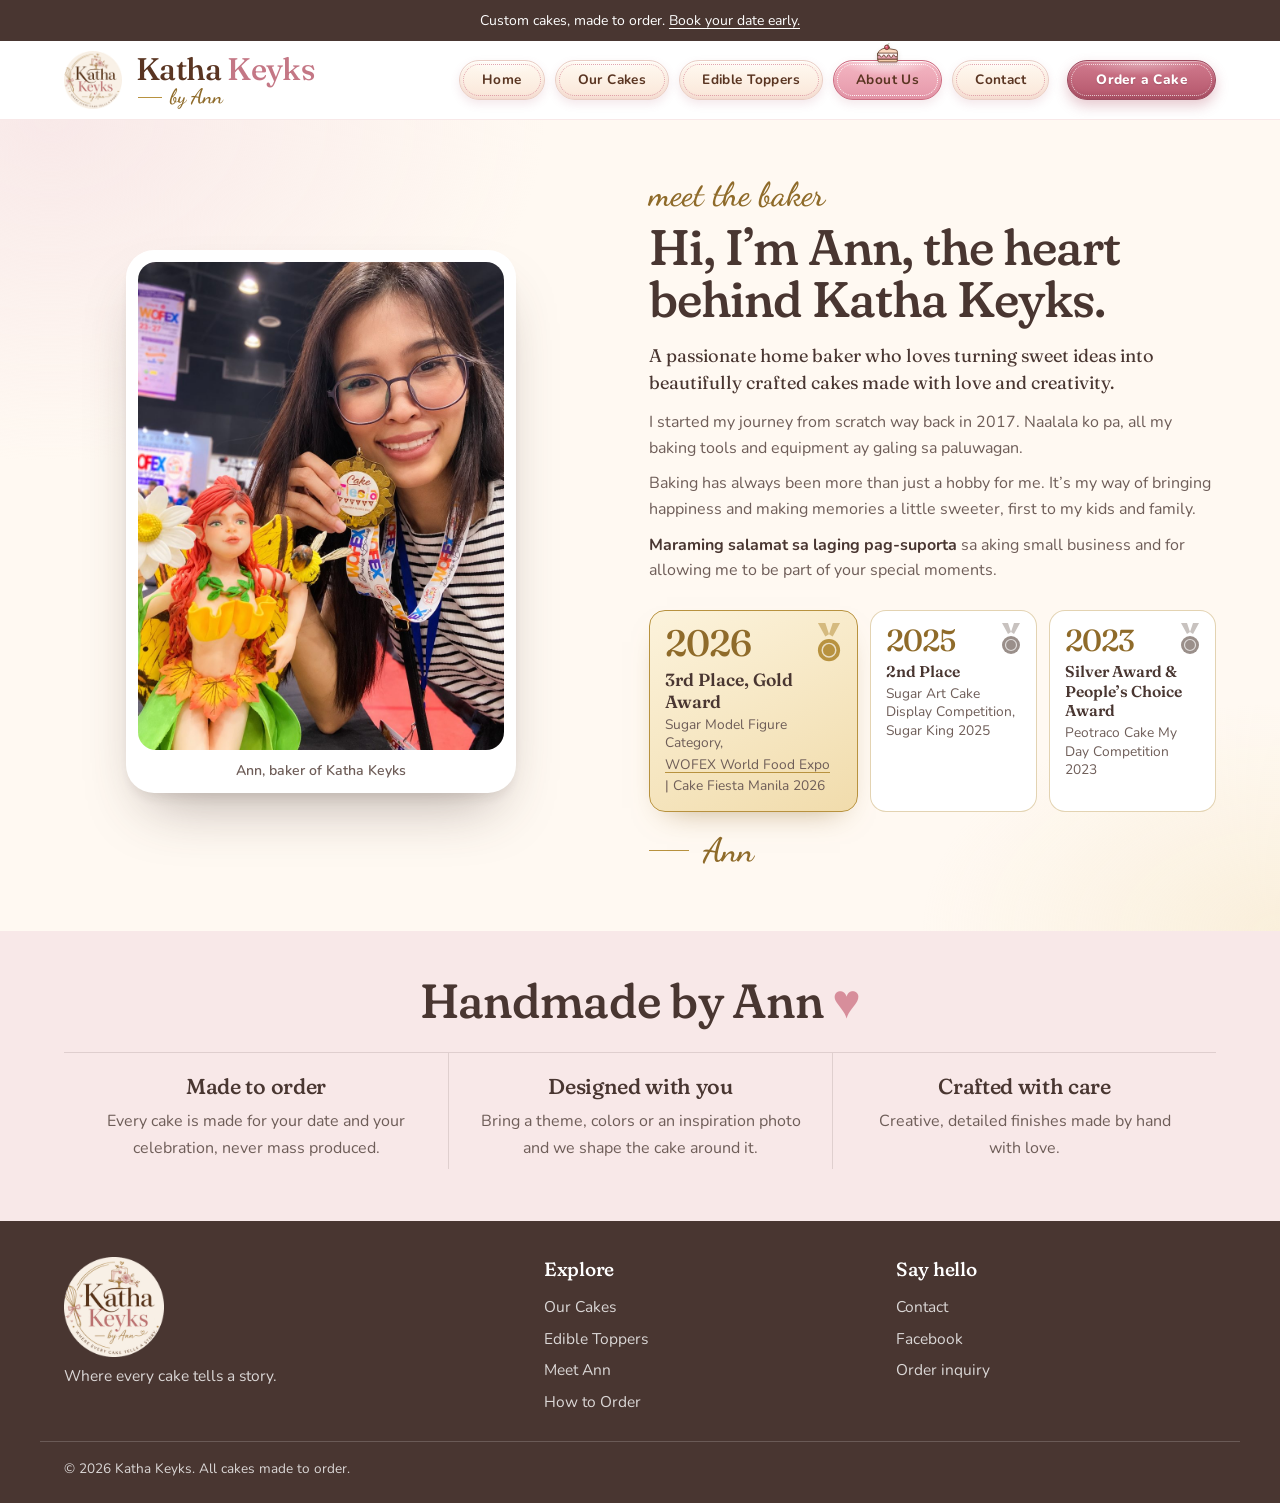
==== commit c1b3d4d5: "Update about.html" ====
--- a/about.html
+++ b/about.html
@@ -15,7 +15,7 @@
 <link rel="stylesheet" href="styles.css">
 </head>
 <body>
-<div class="announce">Custom cakes, made to order. <a href="https://www.facebook.com/cakeliciousph" target="_blank" rel="noopener">Message us on Facebook to book your date.</a></div>
+<div class="announce">Custom cakes, made to order. <a href="order.html">Book your date early.</a></div>
 <header>
   <nav class="wrap nav" aria-label="Main">
     <a href="index.html" class="logo brand-link" aria-label="Katha Keyks home"><img src="images/logo.png" alt="" width="72" height="72"><span class="brand" aria-hidden="true"><span class="brand-name">Katha <b>Keyks</b></span><span class="brand-by">by Ann</span></span></a>
--- a/styles.css
+++ b/styles.css
@@ -44,7 +44,7 @@
 /* nav */
 .announce{background:var(--cocoa);color:var(--white);text-align:center;font-size:.875rem;padding:9px 16px;position:relative;z-index:21}
 .announce a{text-decoration:underline;text-underline-offset:3px}
-header{position:sticky;top:env(safe-area-inset-top,0px);z-index:20;background:rgba(255,255,255,.94);backdrop-filter:blur(10px);border-bottom:1px solid var(--blush)}
+header{position:sticky;top:env(safe-area-inset-top,0px);z-index:20;background:#fff;border-bottom:1px solid var(--blush)}
 body::before{content:"";position:fixed;inset:0 0 auto;height:env(safe-area-inset-top,0px);background:var(--white);z-index:30}
 .nav{display:flex;align-items:center;justify-content:space-between;padding:10px 24px;gap:24px}
 .logo{font-family:var(--serif);font-weight:600;font-size:2.2rem;letter-spacing:-.02em;text-decoration:none;line-height:1;color:var(--cocoa)}
@@ -263,7 +263,7 @@
 .hero{position:relative;overflow:clip}
 .hero>.wrap{position:relative;z-index:1}
 .sprinkles{position:absolute;inset:0;z-index:0;pointer-events:none}
-.sprinkles span{position:absolute;top:-24px;opacity:0;border-radius:4px;animation:sprinkle linear infinite;will-change:transform,opacity}
+.sprinkles span{position:absolute;top:-24px;opacity:0;border-radius:4px;animation:sprinkle linear infinite}
 .sprinkles .dot{width:11px;height:11px;border-radius:50%}
 .sprinkles .bar{width:6px;height:20px;border-radius:3px}
 @keyframes sprinkle{
@@ -273,8 +273,8 @@
   100%{opacity:0;transform:translate3d(var(--dx),var(--fall),0) rotate(var(--rot))}
 }
 @keyframes float{from{transform:translateY(0)}to{transform:translateY(-12px)}}
-.hero-main{animation:float 7s 1.2s ease-in-out infinite alternate;transition:rotate .6s cubic-bezier(.2,.7,.2,1)}
-.hero-sub{animation:float 8s 1.6s ease-in-out infinite alternate-reverse;transition:rotate .6s cubic-bezier(.2,.7,.2,1)}
+.hero-main{transition:rotate .6s cubic-bezier(.2,.7,.2,1)}
+.hero-sub{transition:rotate .6s cubic-bezier(.2,.7,.2,1)}
 .hero-main:hover{rotate:-1.5deg}
 .hero-sub:hover{rotate:2.5deg}
 @media (prefers-reduced-motion:reduce){.sprinkles{display:none}}
@@ -344,9 +344,8 @@
 
 /* photo: original file, uncropped (frame is exactly 3:4) */
 .ab-photo{position:relative;width:100%;max-width:470px;justify-self:center;align-self:center;margin:0;animation:rise 1s both}
-.ab-photo::before{content:"";position:absolute;inset:0;border:1.5px solid var(--gold);border-radius:32px;transform:translate(16px,16px);opacity:.8}
 .ab-frame{position:relative;z-index:1;padding:12px 12px 0;background:var(--white);border-radius:28px;
-  box-shadow:0 2px 0 rgba(184,146,63,.25),0 30px 60px -22px rgba(73,54,49,.4),0 8px 16px -8px rgba(73,54,49,.18)}
+  box-shadow:0 30px 60px -22px rgba(73,54,49,.4),0 8px 16px -8px rgba(73,54,49,.18)}
 .ab-frame img{display:block;width:100%;height:auto;aspect-ratio:3/4;object-fit:cover;border-radius:18px}
 .ab-frame figcaption{padding:11px 8px 13px;text-align:center;font:600 .88rem/1.35 var(--sans);color:var(--text-soft)}
 
@@ -391,7 +390,6 @@
 @media (max-width:860px){
   .ab-grid{grid-template-columns:1fr;gap:44px}
   .ab-photo{max-width:360px;margin-right:auto;margin-left:auto}
-  .ab-photo::before{transform:translate(12px,12px)}
   .ab-copy h2{max-width:none}
 }
 /* phones: awards become a swipeable row so the page doesn't grow long */
@@ -404,3 +402,136 @@
   .ab-awards .gold{flex-basis:84%}
   .ab+.why{padding:36px 0 40px}
 }
+
+/* ===== Katha Keyks navigation + buttons (shared by every page, cached) ===== */
+/* ===== Katha Keyks navigation: soft glazed pills with a fine piped-pearl edge ===== */
+@property --c1{syntax:'<color>';inherits:false;initial-value:#FFFAF1}
+@property --c2{syntax:'<color>';inherits:false;initial-value:#FAE6D8}
+header{--np-choc:#5A3522;--np-cream:#FFFBF5;--np-edge:#EBCFCB;--np-rose:#B4596E}
+header .nav{position:relative}
+header .menu{gap:10px;justify-content:flex-end}
+header .menu li{margin:0}
+
+/* one shape for every item */
+header .menu a:not(.btn),header .menu a.btn{
+  --c1:#FFFAF1;--c2:#FAE6D8;--edge:#E9CDC4;--bead:rgba(212,130,148,.7);
+  position:relative;display:inline-flex;align-items:center;justify-content:center;box-sizing:border-box;
+  height:40px;padding:0 22px;border-radius:999px;
+  font:700 .85rem/1 var(--sans);letter-spacing:.03em;text-transform:none;white-space:nowrap;text-decoration:none;
+  color:var(--np-choc);border:1px solid var(--edge);
+  background:
+    radial-gradient(ellipse 60% 100% at 50% 0,rgba(255,255,255,.7),rgba(255,255,255,0) 72%) 0 0/100% 55% no-repeat,
+    linear-gradient(180deg,var(--c1),var(--c2));
+  box-shadow:inset 0 1px 0 rgba(255,255,255,.85),inset 0 -2px 4px rgba(180,89,110,.1),0 4px 10px rgba(180,89,110,.14);
+  transition:transform .3s cubic-bezier(.22,.8,.3,1),--c1 .3s ease,--c2 .3s ease,border-color .3s ease,box-shadow .3s ease}
+header .menu a:not(.btn)::after,header .menu a.btn::after{content:none;display:none}
+
+/* fine piped-pearl line just inside the edge */
+header .menu a:not(.btn)::before,header .menu a.btn::before{
+  content:"";display:block;position:absolute;inset:3px;border-radius:999px;pointer-events:none;
+  border:1.5px dotted var(--bead);transition:border-color .3s ease}
+
+header .menu a:not(.btn):hover,header .menu a:not(.btn):focus-visible{
+  --c1:#FBD9DE;--c2:#EFB2BF;--edge:#DB93A3;--bead:rgba(180,89,110,.75);transform:translateY(-2px);
+  box-shadow:inset 0 1px 0 rgba(255,255,255,.8),inset 0 -2px 4px rgba(180,89,110,.14),0 9px 15px rgba(196,119,133,.28)}
+header .menu a:not(.btn):focus-visible,header .menu a.btn:focus-visible{outline:2px solid var(--np-rose);outline-offset:3px}
+
+/* active page: richer strawberry glaze, white pearls */
+header .menu a[aria-current="page"]:not(.btn){--c1:#F4B6C2;--c2:#E598AA;--edge:#CC6B80;--bead:rgba(255,255,255,.95)}
+
+/* primary CTA: glossy dusty rose */
+header .menu a.btn{
+  --c1:#D17B8E;--c2:#B4566B;--edge:#9C4A5E;--bead:rgba(255,255,255,.7);
+  margin-left:8px;padding:0 28px;color:#fff;font-weight:800;text-shadow:0 1px 1px rgba(90,35,50,.25);
+  background:
+    radial-gradient(ellipse 60% 100% at 50% 0,rgba(255,255,255,.4),rgba(255,255,255,0) 72%) 0 0/100% 55% no-repeat,
+    linear-gradient(180deg,var(--c1),var(--c2));
+  box-shadow:inset 0 1px 0 rgba(255,255,255,.38),inset 0 -3px 5px rgba(90,35,50,.2),0 6px 13px rgba(180,89,110,.32)}
+header .menu a.btn:hover,header .menu a.btn:focus-visible{--c1:#C46379;--c2:#9C4A5E;--edge:#8A3F52;transform:translateY(-2px);
+  box-shadow:inset 0 1px 0 rgba(255,255,255,.38),inset 0 -3px 5px rgba(90,35,50,.22),0 10px 18px rgba(156,74,94,.38)}
+
+/* burger */
+header .burger{width:52px;height:40px;padding:0;border-radius:999px;color:var(--np-choc);
+  flex-direction:column;align-items:center;justify-content:center;gap:4px;
+  border:1px solid #E9CDC4;
+  background:radial-gradient(ellipse 60% 100% at 50% 0,rgba(255,255,255,.7),rgba(255,255,255,0) 72%) 0 0/100% 55% no-repeat,linear-gradient(180deg,#FFFAF1,#FAE6D8);
+  box-shadow:inset 0 1px 0 rgba(255,255,255,.85),inset 0 -2px 4px rgba(180,89,110,.1),0 4px 10px rgba(180,89,110,.14);transition:transform .3s ease}
+header .burger span{width:18px;margin:0;border-radius:2px;background:var(--np-choc)}
+header .burger:hover{transform:translateY(-2px)}
+header .burger:focus-visible{outline:2px solid var(--np-rose);outline-offset:3px}
+header .burger[aria-expanded="true"] span:nth-child(1){transform:translateY(6px) rotate(45deg)}
+header .burger[aria-expanded="true"] span:nth-child(3){transform:translateY(-6px) rotate(-45deg)}
+
+@media (min-width:961px) and (max-width:1120px){
+  header .menu{gap:6px}
+  header .menu a:not(.btn){padding:0 15px;font-size:.8rem}
+  header .menu a.btn{padding:0 20px;font-size:.8rem;margin-left:2px}
+}
+
+@media (max-width:960px){
+  header .burger{display:flex}
+  header .menu{top:calc(100% + 8px);left:12px;right:12px;z-index:60;
+    flex-direction:row;flex-wrap:wrap;align-items:center;justify-content:center;gap:12px 10px;padding:24px 16px;
+    background:var(--np-cream);border:1px solid var(--np-edge);border-radius:24px;box-shadow:0 12px 28px rgba(90,53,34,.14)}
+  header .menu li,header .menu li:last-child{padding:0;border:0}
+  header .menu li:last-child{flex-basis:100%;display:flex;justify-content:center;margin-top:4px}
+  header .menu a:not(.btn){padding:0 24px}
+  header .menu a.btn{margin-left:0;padding:0 38px}
+}
+
+/* call-to-action buttons (main content): same glazed pill + pearl edge as the navigation */
+main .btn.btn,.fb .btn.btn{
+  --c1:#FFFAF1;--c2:#FAE6D8;--edge:#E9CDC4;--bead:rgba(212,130,148,.7);
+  position:relative;box-sizing:border-box;height:48px;padding:0 34px;border-radius:999px;
+  font:700 .95rem/1 var(--sans);letter-spacing:.03em;text-decoration:none;white-space:nowrap;
+  color:#5A3522;border:1px solid var(--edge);
+  background:
+    radial-gradient(ellipse 60% 100% at 50% 0,rgba(255,255,255,.7),rgba(255,255,255,0) 72%) 0 0/100% 55% no-repeat,
+    linear-gradient(180deg,var(--c1),var(--c2));
+  box-shadow:inset 0 1px 0 rgba(255,255,255,.85),inset 0 -2px 4px rgba(180,89,110,.1),0 5px 12px rgba(180,89,110,.15);
+  transition:transform .3s cubic-bezier(.22,.8,.3,1),--c1 .3s ease,--c2 .3s ease,border-color .3s ease,box-shadow .3s ease}
+main .btn.btn::before,.fb .btn.btn::before{content:"";display:block;position:absolute;inset:3.5px;border-radius:999px;pointer-events:none;border:1.5px dotted var(--bead)}
+main .btn.btn-sm,.fb .btn.btn-sm{height:40px;padding:0 24px;font-size:.88rem}
+main .btn.btn-sm::before,.fb .btn.btn-sm::before{inset:3px}
+main .btn.btn:not(.btn-fill):hover{--c1:#FBD9DE;--c2:#EFB2BF;--edge:#DB93A3;--bead:rgba(180,89,110,.75);color:#5A3522;transform:translateY(-2px);
+  box-shadow:inset 0 1px 0 rgba(255,255,255,.8),inset 0 -2px 4px rgba(180,89,110,.14),0 10px 16px rgba(196,119,133,.28)}
+main .btn.btn-fill,.fb .btn.btn-fill{
+  --c1:#D17B8E;--c2:#B4566B;--edge:#9C4A5E;--bead:rgba(255,255,255,.7);
+  color:#fff;font-weight:800;text-shadow:0 1px 1px rgba(90,35,50,.25);
+  background:
+    radial-gradient(ellipse 60% 100% at 50% 0,rgba(255,255,255,.4),rgba(255,255,255,0) 72%) 0 0/100% 55% no-repeat,
+    linear-gradient(180deg,var(--c1),var(--c2));
+  box-shadow:inset 0 1px 0 rgba(255,255,255,.38),inset 0 -3px 5px rgba(90,35,50,.2),0 7px 15px rgba(180,89,110,.32)}
+main .btn.btn-fill:hover{--c1:#C46379;--c2:#9C4A5E;--edge:#8A3F52;color:#fff;transform:translateY(-2px);
+  box-shadow:inset 0 1px 0 rgba(255,255,255,.38),inset 0 -3px 5px rgba(90,35,50,.22),0 11px 19px rgba(156,74,94,.38)}
+main .btn.btn:focus-visible,.fb .btn.btn:focus-visible{outline:2px solid #B4596E;outline-offset:3px}
+@media (max-width:480px){main .btn.btn:not(.btn-sm){height:46px;padding:0 26px;font-size:.92rem}}
+
+/* cake slice that follows the hovered / active pill (desktop only) */
+.chef-hat{display:none}
+@media (min-width:961px){
+  header .menu{position:relative}
+  header .menu .chef-hat{display:block;position:absolute;left:0;top:0;width:25px;height:22px;margin:0;padding:0;border:0;list-style:none;
+    z-index:3;pointer-events:none;opacity:0;transform:translate(0,0);
+    filter:drop-shadow(0 2px 2px rgba(90,53,34,.18))}
+  header .menu .chef-hat.is-ready{opacity:1}
+  header .menu .chef-hat.is-moving{transition:transform .5s cubic-bezier(.34,1.35,.5,1)}
+  header .menu .chef-hat svg{display:block;width:100%;height:100%}
+}
+
+/* ===== responsive + performance patches ===== */
+/* floating hero photos: desktop only (saves battery on phones) */
+@media (min-width:961px) and (prefers-reduced-motion:no-preference){
+  .hero-main{animation:float 7s 1.2s ease-in-out infinite alternate}
+  .hero-sub{animation:float 8s 1.6s ease-in-out infinite alternate-reverse}
+}
+/* card buttons wrap instead of clipping in the 2-column layout */
+main .btn.btn.tp-btn,main .btn.btn.cake-btn{white-space:normal;height:auto;min-height:40px;padding-block:9px;text-align:center;line-height:1.25}
+/* client feedback panel scrolls on short screens */
+.fb-panel{max-height:min(80vh,720px);max-height:min(80dvh,720px);overflow-y:auto;overscroll-behavior:contain}
+/* lightbox on landscape phones: keep close button and caption on screen */
+@media (max-height:520px){
+  dialog.lb-has-cap img{max-height:64vh}
+  #lb>button{top:6px;right:6px;z-index:2;box-shadow:0 2px 8px rgba(0,0,0,.35)}
+  dialog .lb-cap{position:static;margin-top:6px;font-size:.85rem}
+}
